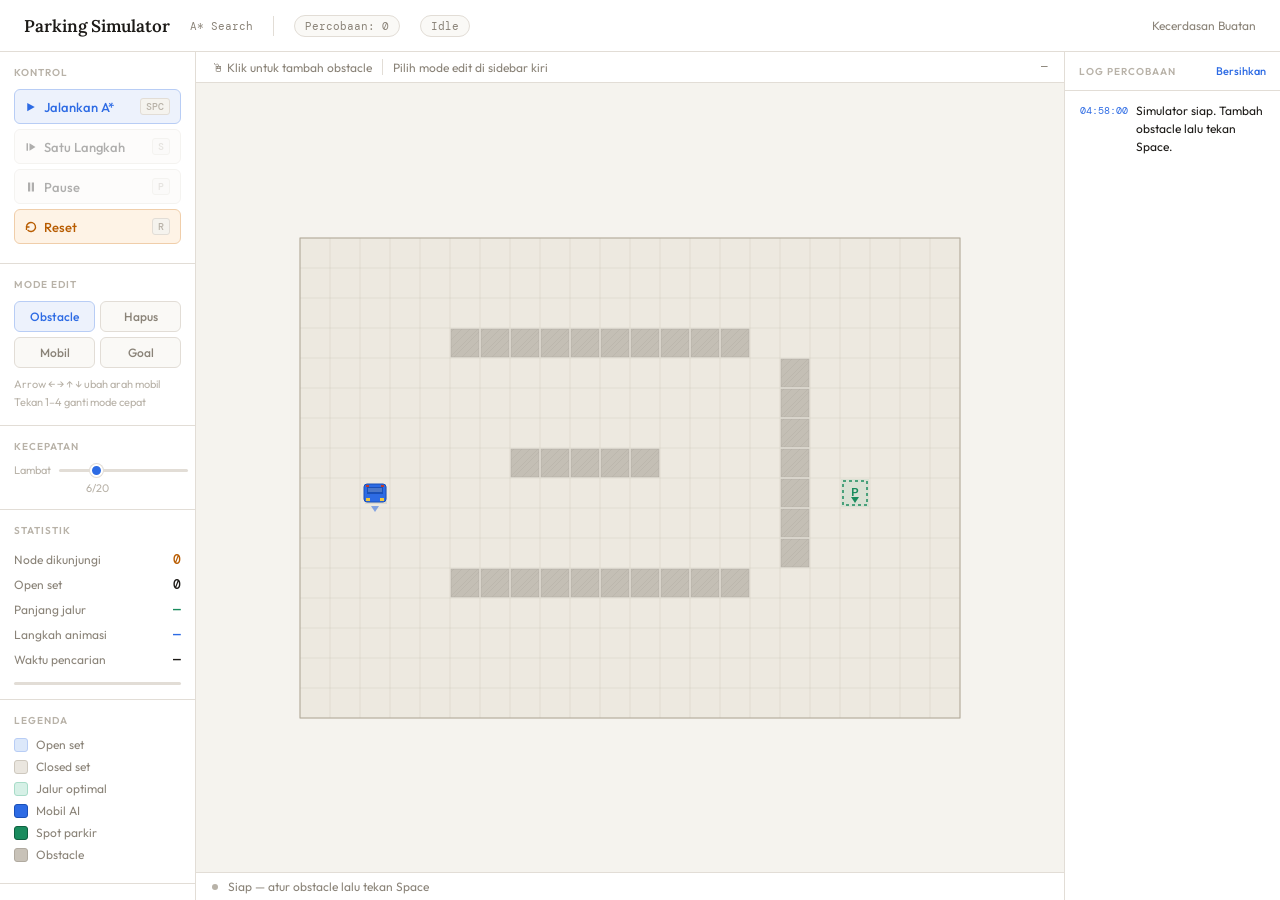
==== parking_ai.html @ af65a97d "Add files via upload" ====
<!DOCTYPE html>
<html lang="id">
<head>
<meta charset="UTF-8">
<meta name="viewport" content="width=device-width, initial-scale=1.0">
<title>Autonomous Parking — A* Search</title>
<link href="https://fonts.googleapis.com/css2?family=Lora:wght@400;600&family=DM+Mono:wght@400;500&family=Outfit:wght@300;400;500;600&display=swap" rel="stylesheet">
<style>
*, *::before, *::after { box-sizing: border-box; margin: 0; padding: 0; }

:root {
  --bg:       #f5f3ee;
  --surface:  #ffffff;
  --panel:    #faf9f6;
  --border:   #e2ddd6;
  --border2:  #cdc7be;
  --text:     #1c1a17;
  --muted:    #8a8378;
  --faint:    #b8b2a8;

  --blue:     #2d6be4;
  --blue-bg:  #edf2fc;
  --green:    #1a8c5e;
  --green-bg: #eaf5f0;
  --amber:    #b85c00;
  --amber-bg: #fef3e6;
  --red:      #c0392b;
  --red-bg:   #fdecea;

  --cell: 30px;
  --radius: 6px;
}

body {
  background: var(--bg);
  color: var(--text);
  font-family: 'Outfit', sans-serif;
  height: 100vh;
  display: flex;
  flex-direction: column;
  overflow: hidden;
}

header {
  background: var(--surface);
  border-bottom: 1px solid var(--border);
  padding: 0 24px;
  height: 52px;
  display: flex;
  align-items: center;
  gap: 20px;
  flex-shrink: 0;
}

.logo-title {
  font-family: 'Lora', serif;
  font-size: 17px;
  font-weight: 600;
  color: var(--text);
}

.logo-sub {
  font-family: 'DM Mono', monospace;
  font-size: 11px;
  color: var(--muted);
}

.sep { width: 1px; height: 20px; background: var(--border); }

.chip {
  font-family: 'DM Mono', monospace;
  font-size: 11px;
  padding: 3px 10px;
  border-radius: 20px;
  border: 1px solid var(--border);
  color: var(--muted);
  background: var(--panel);
}
.chip.active { background: var(--blue-bg); color: var(--blue); border-color: #b8cdf5; }
.chip.done   { background: var(--green-bg); color: var(--green); border-color: #a8dcc8; }
.chip.fail   { background: var(--red-bg); color: var(--red); border-color: #f0b8b2; }

.ml { margin-left: auto; font-size: 12px; color: var(--muted); }

.layout {
  flex: 1;
  display: grid;
  grid-template-columns: 196px 1fr 216px;
  overflow: hidden;
}

.sidebar {
  background: var(--surface);
  border-right: 1px solid var(--border);
  display: flex;
  flex-direction: column;
  overflow-y: auto;
}

.ss { padding: 14px 14px; border-bottom: 1px solid var(--border); }

.sl {
  font-size: 10px;
  font-weight: 600;
  letter-spacing: 1px;
  text-transform: uppercase;
  color: var(--faint);
  margin-bottom: 10px;
}

.btn {
  display: flex;
  align-items: center;
  gap: 7px;
  width: 100%;
  padding: 8px 10px;
  border-radius: var(--radius);
  border: 1px solid var(--border);
  background: var(--panel);
  color: var(--text);
  font-family: 'Outfit', sans-serif;
  font-size: 13px;
  font-weight: 500;
  cursor: pointer;
  transition: background 0.12s, border-color 0.12s;
  margin-bottom: 5px;
  text-align: left;
}
.btn:hover { background: var(--bg); border-color: var(--border2); }
.btn:active { transform: scale(0.99); }
.btn:disabled { opacity: 0.35; cursor: not-allowed; }
.btn.run   { background: var(--blue-bg);  color: var(--blue);  border-color: #b8cdf5; }
.btn.run:hover   { background: #dce8fa; }
.btn.rst   { background: var(--amber-bg); color: var(--amber); border-color: #f0ceaa; }
.btn.rst:hover   { background: #fde8cc; }

.kbd {
  margin-left: auto;
  font-family: 'DM Mono', monospace;
  font-size: 10px;
  color: var(--faint);
  background: var(--bg);
  border: 1px solid var(--border);
  padding: 1px 5px;
  border-radius: 3px;
}

.tgrid { display: grid; grid-template-columns: 1fr 1fr; gap: 5px; }

.tbtn {
  padding: 7px 4px;
  border-radius: var(--radius);
  border: 1px solid var(--border);
  background: var(--panel);
  font-family: 'Outfit', sans-serif;
  font-size: 12px;
  font-weight: 500;
  color: var(--muted);
  cursor: pointer;
  text-align: center;
  transition: all 0.12s;
}
.tbtn:hover { background: var(--bg); color: var(--text); }
.tbtn.on { background: var(--blue-bg); color: var(--blue); border-color: #b8cdf5; }

.srow { display: flex; align-items: center; gap: 8px; margin-top: 6px; }
.srow span { font-size: 11px; color: var(--faint); white-space: nowrap; }

input[type=range] {
  flex: 1;
  -webkit-appearance: none;
  height: 3px;
  border-radius: 2px;
  background: var(--border);
  outline: none;
  cursor: pointer;
}
input[type=range]::-webkit-slider-thumb {
  -webkit-appearance: none;
  width: 13px; height: 13px;
  border-radius: 50%;
  background: var(--blue);
  border: 2px solid white;
  box-shadow: 0 0 0 1px var(--border);
  cursor: pointer;
}

.stat { display: flex; justify-content: space-between; align-items: baseline; padding: 4px 0; }
.sk { font-size: 12px; color: var(--muted); }
.sv { font-family: 'DM Mono', monospace; font-size: 13px; font-weight: 500; color: var(--text); }
.sv.b { color: var(--blue); }
.sv.g { color: var(--green); }
.sv.a { color: var(--amber); }
.sv.r { color: var(--red); }

.prog { height: 3px; background: var(--border); border-radius: 2px; margin-top: 10px; overflow: hidden; }
.prog-i { height: 100%; width: 0%; border-radius: 2px; background: var(--blue); transition: width 0.15s; }

.leg { display: flex; align-items: center; gap: 8px; font-size: 12px; color: var(--muted); margin-bottom: 7px; }
.sw { width: 14px; height: 14px; border-radius: 3px; flex-shrink: 0; }

.canvas-wrap {
  display: flex;
  flex-direction: column;
  overflow: hidden;
  background: var(--bg);
}

.ctbar {
  background: var(--surface);
  border-bottom: 1px solid var(--border);
  padding: 7px 16px;
  display: flex;
  align-items: center;
  gap: 10px;
  font-size: 12px;
  color: var(--muted);
  flex-shrink: 0;
}
.ctsep { width: 1px; height: 16px; background: var(--border); }

.canvas-scroll {
  flex: 1;
  overflow: auto;
  display: flex;
  align-items: center;
  justify-content: center;
  padding: 20px;
}
canvas { display: block; cursor: crosshair; }

.sbar {
  background: var(--surface);
  border-top: 1px solid var(--border);
  padding: 6px 16px;
  display: flex;
  align-items: center;
  gap: 10px;
  font-size: 12px;
  color: var(--muted);
  flex-shrink: 0;
}

.dot { width: 6px; height: 6px; border-radius: 50%; background: var(--faint); flex-shrink: 0; }
.dot.searching { background: var(--amber); animation: blink 0.9s infinite; }
.dot.animating { background: var(--blue);  animation: blink 0.9s infinite; }
.dot.done      { background: var(--green); }
.dot.fail      { background: var(--red); }
@keyframes blink { 0%,100%{opacity:1} 50%{opacity:0.3} }

.logpanel {
  background: var(--surface);
  border-left: 1px solid var(--border);
  display: flex;
  flex-direction: column;
}
.lhead {
  padding: 12px 14px;
  border-bottom: 1px solid var(--border);
  display: flex;
  align-items: center;
  justify-content: space-between;
}
.ltitle { font-size: 10px; font-weight: 600; letter-spacing: 1px; text-transform: uppercase; color: var(--faint); }
.lclr { font-size: 11px; color: var(--blue); cursor: pointer; font-weight: 500; }
.lbody { flex: 1; overflow-y: auto; padding: 6px 8px; }
.le {
  display: flex; gap: 8px;
  padding: 5px 7px; border-radius: 4px; margin-bottom: 1px;
  font-size: 12px; line-height: 1.5;
}
.le:hover { background: var(--bg); }
.lts { font-family: 'DM Mono', monospace; font-size: 10px; color: var(--faint); flex-shrink: 0; padding-top: 1px; }
.lm  { color: var(--text); }
.le.ok .lts   { color: var(--green); }
.le.info .lts { color: var(--blue); }
.le.warn .lts { color: var(--amber); }
.le.err .lts  { color: var(--red); }
</style>
</head>
<body>

<header>
  <span class="logo-title">Parking Simulator</span>
  <span class="logo-sub">A* Search</span>
  <div class="sep"></div>
  <span class="chip" id="h-trial">Percobaan: 0</span>
  <span class="chip" id="h-status">Idle</span>
  <div class="ml">Kecerdasan Buatan </div>
</header>

<div class="layout">

  <div class="sidebar">

    <div class="ss">
      <div class="sl">Kontrol</div>
      <button class="btn run" id="btn-run" onclick="startSolve()">
        <svg width="12" height="12" viewBox="0 0 16 16" fill="currentColor"><path d="M3 2.5l10 5.5-10 5.5V2.5z"/></svg>
        Jalankan A*
        <span class="kbd">SPC</span>
      </button>
      <button class="btn" id="btn-step" onclick="stepOnce()" disabled>
        <svg width="12" height="12" viewBox="0 0 16 16" fill="currentColor"><path d="M2 3h2v10H2V3zm4 0l8 5-8 5V3z"/></svg>
        Satu Langkah
        <span class="kbd">S</span>
      </button>
      <button class="btn" id="btn-pause" onclick="togglePause()" disabled>
        <svg width="12" height="12" viewBox="0 0 16 16" fill="currentColor" id="picon"><path d="M4 2h3v12H4V2zm5 0h3v12H9V2z"/></svg>
        <span id="plabel">Pause</span>
        <span class="kbd">P</span>
      </button>
      <button class="btn rst" onclick="resetAll()">
        <svg width="12" height="12" viewBox="0 0 16 16" fill="none" stroke="currentColor" stroke-width="1.8"><path d="M2 8a6 6 0 1 1 1.5 4"/><path d="M2 12V8h4"/></svg>
        Reset
        <span class="kbd">R</span>
      </button>
    </div>

    <div class="ss">
      <div class="sl">Mode Edit</div>
      <div class="tgrid">
        <div class="tbtn on" id="t-obs"  onclick="setTool('obs')">Obstacle</div>
        <div class="tbtn"    id="t-era"  onclick="setTool('era')">Hapus</div>
        <div class="tbtn"    id="t-car"  onclick="setTool('car')">Mobil</div>
        <div class="tbtn"    id="t-goal" onclick="setTool('goal')">Goal</div>
      </div>
      <div style="font-size:11px;color:var(--faint);margin-top:8px;line-height:1.6">
        Arrow ← → ↑ ↓ ubah arah mobil<br>Tekan 1–4 ganti mode cepat
      </div>
    </div>

    <div class="ss">
      <div class="sl">Kecepatan</div>
      <div class="srow">
        <span>Lambat</span>
        <input type="range" min="1" max="20" value="6" id="spd" oninput="spd=+this.value;document.getElementById('spdv').textContent=this.value">
        <span>Cepat</span>
      </div>
      <div style="text-align:center;font-size:11px;color:var(--faint);margin-top:4px"><span id="spdv">6</span>/20</div>
    </div>

    <div class="ss">
      <div class="sl">Statistik</div>
      <div class="stat"><span class="sk">Node dikunjungi</span><span class="sv a" id="s-exp">0</span></div>
      <div class="stat"><span class="sk">Open set</span><span class="sv" id="s-open">0</span></div>
      <div class="stat"><span class="sk">Panjang jalur</span><span class="sv g" id="s-path">—</span></div>
      <div class="stat"><span class="sk">Langkah animasi</span><span class="sv b" id="s-step">—</span></div>
      <div class="stat"><span class="sk">Waktu pencarian</span><span class="sv" id="s-time">—</span></div>
      <div class="prog"><div class="prog-i" id="prog"></div></div>
    </div>

    <div class="ss">
      <div class="sl">Legenda</div>
      <div class="leg"><div class="sw" style="background:#dce8fa;border:1px solid #b8cdf5"></div>Open set</div>
      <div class="leg"><div class="sw" style="background:#eae6df;border:1px solid #cec8be"></div>Closed set</div>
      <div class="leg"><div class="sw" style="background:#d6f0e6;border:1px solid #a8dcc8"></div>Jalur optimal</div>
      <div class="leg"><div class="sw" style="background:#2d6be4;border:1px solid #1a50b8"></div>Mobil AI</div>
      <div class="leg"><div class="sw" style="background:#1a8c5e;border:1px solid #0f6040"></div>Spot parkir</div>
      <div class="leg"><div class="sw" style="background:#c8c2b8;border:1px solid #b0aaa0"></div>Obstacle</div>
    </div>

  </div>

  <div class="canvas-wrap">
    <div class="ctbar">
      <span id="tool-hint">🖱 Klik untuk tambah obstacle</span>
      <div class="ctsep"></div>
      <span>Pilih mode edit di sidebar kiri</span>
      <span id="cpos" style="margin-left:auto;font-family:'DM Mono',monospace;font-size:11px">—</span>
    </div>
    <div class="canvas-scroll">
      <canvas id="cv"></canvas>
    </div>
    <div class="sbar">
      <div class="dot" id="dot"></div>
      <span id="smsg">Siap — atur obstacle lalu tekan Space</span>
    </div>
  </div>

  <div class="logpanel">
    <div class="lhead">
      <span class="ltitle">Log Percobaan</span>
      <span class="lclr" onclick="clearLog()">Bersihkan</span>
    </div>
    <div class="lbody" id="log"></div>
  </div>

</div>

<script>
const COLS=22, ROWS=16, C=30, OX=18, OY=18;
let grid = mk();
let startPos={x:2,y:8,dir:0}, goalPos={x:18,y:8,dir:0};
let tool='obs', spd=6;
let openMap=new Map(), closedSet=new Set(), pathCells=[], fullPath=[];
let vizSteps=[], vizIdx=0, carPos=null, paused=false, animating=false;
let vizTimer=null, carTimer=null, trialN=0, curViz=null;

const cv=document.getElementById('cv'), ctx=cv.getContext('2d');

function mk() { return Array.from({length:ROWS},()=>new Array(COLS).fill(0)); }

function init() {
  cv.width=COLS*C+OX*2; cv.height=ROWS*C+OY*2;
  addDef(); render();
  addLog('Simulator siap. Tambah obstacle lalu tekan Space.','info');
}

function addDef() {
  for(let x=5;x<=14;x++){grid[3][x]=1;grid[11][x]=1;}
  for(let y=4;y<=10;y++){grid[y][16]=1;}
  for(let x=7;x<=11;x++){grid[7][x]=1;}
}

function setTool(t){
  tool=t;
  ['obs','era','car','goal'].forEach(k=>document.getElementById('t-'+k).classList.toggle('on',k===t));
  const h={obs:'Klik untuk tambah obstacle',era:'Klik untuk hapus cell',car:'Klik untuk pindah posisi mobil',goal:'Klik untuk pindah spot parkir'};
  document.getElementById('tool-hint').textContent='🖱 '+h[t];
}

// A*
const DIRS=[[1,0],[0,1],[-1,0],[0,-1]];
function kk(x,y,d){return x+','+y+','+d;}
function heur(x,y,d){return Math.abs(x-goalPos.x)+Math.abs(y-goalPos.y)+(d!==goalPos.dir?2:0);}

function nbrs(x,y,d){
  const o=[];
  const[dx,dy]=DIRS[d];
  const fx=x+dx,fy=y+dy;
  if(fx>=0&&fx<COLS&&fy>=0&&fy<ROWS&&grid[fy][fx]===0)o.push([fx,fy,d]);
  const bx=x-dx,by=y-dy;
  if(bx>=0&&bx<COLS&&by>=0&&by<ROWS&&grid[by][bx]===0)o.push([bx,by,d]);
  o.push([x,y,(d+3)%4]);
  o.push([x,y,(d+1)%4]);
  return o;
}

function runAstar(){
  const steps=[], open=new Map(), closed=new Set(), gsc=new Map(), came=new Map();
  const sk=kk(startPos.x,startPos.y,startPos.dir);
  const h0=heur(startPos.x,startPos.y,startPos.dir);
  open.set(sk,{x:startPos.x,y:startPos.y,dir:startPos.dir,g:0,f:h0});
  gsc.set(sk,0);
  let iter=0;
  while(open.size>0&&iter<8000){
    iter++;
    let bk=null,bf=Infinity;
    for(const[k,nd]of open)if(nd.f<bf){bf=nd.f;bk=k;}
    const cur=open.get(bk);
    open.delete(bk); closed.add(bk);
    steps.push({type:'exp',cx:cur.x,cy:cur.y,open:new Map(open),closed:new Set(closed),nExp:closed.size,nOpen:open.size});
    if(cur.x===goalPos.x&&cur.y===goalPos.y&&cur.dir===goalPos.dir){
      const path=[];let ck=bk;
      while(ck){const[px,py,pd]=ck.split(',').map(Number);path.unshift({x:px,y:py,dir:pd});ck=came.get(ck);}
      steps.push({type:'found',path,open:new Map(open),closed:new Set(closed),nExp:closed.size});
      return{steps,found:true,path};
    }
    for(const[nx,ny,nd]of nbrs(cur.x,cur.y,cur.dir)){
      const nk=kk(nx,ny,nd);
      if(closed.has(nk))continue;
      const tg=(gsc.get(bk)??Infinity)+1;
      if(tg<(gsc.get(nk)??Infinity)){
        came.set(nk,bk);gsc.set(nk,tg);
        const hv=heur(nx,ny,nd);
        open.set(nk,{x:nx,y:ny,dir:nd,g:tg,f:tg+hv});
      }
    }
  }
  steps.push({type:'fail',open:new Map(open),closed:new Set(closed),nExp:closed.size});
  return{steps,found:false,path:[]};
}

function startSolve(){
  if(animating)return;
  clearViz(); trialN++;
  document.getElementById('h-trial').textContent='Percobaan: '+trialN;
  document.getElementById('h-status').textContent='Mencari...';
  document.getElementById('h-status').className='chip active';
  const t0=performance.now();
  const res=runAstar();
  const ms=(performance.now()-t0).toFixed(1);
  document.getElementById('s-time').textContent=ms+' ms';
  vizSteps=res.steps; vizIdx=0; fullPath=res.found?res.path:[];
  if(res.found){
    document.getElementById('s-path').textContent=res.path.length;
    addLog(`Percobaan #${trialN}: jalur ditemukan — ${res.path.length} langkah, ${ms} ms`,'ok');
  } else {
    addLog(`Percobaan #${trialN}: tidak ada jalur. Kurangi obstacle.`,'err');
  }
  setDot('searching'); setMsg('Memvisualisasikan proses A*...');
  document.getElementById('btn-pause').disabled=false;
  document.getElementById('btn-step').disabled=false;
  runViz();
}

function runViz(){
  if(vizTimer)clearTimeout(vizTimer);
  if(vizIdx>=vizSteps.length){onVizEnd();return;}
  if(paused)return;
  applyStep(vizSteps[vizIdx]); vizIdx++;
  vizTimer=setTimeout(runViz,Math.max(8,250/spd));
}

function applyStep(st){
  curViz=st; openMap=st.open; closedSet=st.closed;
  document.getElementById('s-exp').textContent=st.nExp;
  document.getElementById('s-open').textContent=st.nOpen??0;
  const pct=Math.round(vizIdx/vizSteps.length*100);
  document.getElementById('prog').style.width=pct+'%';
  if(st.type==='found')pathCells=st.path;
  render();
}

function stepOnce(){
  if(vizIdx>=vizSteps.length){onVizEnd();return;}
  applyStep(vizSteps[vizIdx]); vizIdx++;
}

function onVizEnd(){
  document.getElementById('btn-pause').disabled=true;
  document.getElementById('btn-step').disabled=true;
  document.getElementById('prog').style.width='100%';
  if(fullPath.length>0){
    addLog('Mulai animasi mobil menuju spot parkir...','info');
    setDot('animating'); setMsg('Mobil bergerak ke spot parkir...');
    animateCar();
  } else {
    setDot('fail'); setMsg('Tidak ditemukan jalur — coba kurangi obstacle');
    document.getElementById('h-status').textContent='Gagal';
    document.getElementById('h-status').className='chip fail';
  }
}

function togglePause(){
  paused=!paused;
  document.getElementById('picon').innerHTML=paused
    ?'<path d="M3 2.5l10 5.5-10 5.5V2.5z"/>'
    :'<path d="M4 2h3v12H4V2zm5 0h3v12H9V2z"/>';
  document.getElementById('plabel').textContent=paused?'Lanjut':'Pause';
  if(!paused)runViz();
}

let carIdx=0;
function animateCar(){
  animating=true; carIdx=0; carPos={...fullPath[0]}; doCarFrame();
}
function doCarFrame(){
  if(carIdx>=fullPath.length){
    animating=false; carPos={...goalPos};
    setDot('done'); setMsg('Parkir berhasil!');
    document.getElementById('h-status').textContent='Selesai';
    document.getElementById('h-status').className='chip done';
    addLog(`Parkir selesai — ${fullPath.length} langkah, ${document.getElementById('s-exp').textContent} node dikunjungi.`,'ok');
    render(); return;
  }
  carPos={...fullPath[carIdx]};
  document.getElementById('s-step').textContent=(carIdx+1)+'/'+fullPath.length;
  const pct=Math.round(carIdx/fullPath.length*100);
  document.getElementById('prog').style.width=pct+'%';
  document.getElementById('prog').style.background='var(--green)';
  render(); carIdx++;
  carTimer=setTimeout(doCarFrame,Math.max(30,500/spd));
}

function clearViz(){
  if(vizTimer)clearTimeout(vizTimer);
  if(carTimer)clearTimeout(carTimer);
  openMap=new Map();closedSet=new Set();pathCells=[];fullPath=[];
  vizSteps=[];vizIdx=0;carPos=null;animating=false;paused=false;curViz=null;
  document.getElementById('s-exp').textContent='0';
  document.getElementById('s-open').textContent='0';
  document.getElementById('s-path').textContent='—';
  document.getElementById('s-step').textContent='—';
  document.getElementById('prog').style.width='0%';
  document.getElementById('prog').style.background='var(--blue)';
  document.getElementById('btn-pause').disabled=true;
  document.getElementById('btn-step').disabled=true;
}

function resetAll(){
  clearViz(); grid=mk(); startPos={x:2,y:8,dir:0}; goalPos={x:18,y:8,dir:0};
  addDef(); trialN=0;
  document.getElementById('h-trial').textContent='Percobaan: 0';
  document.getElementById('h-status').textContent='Idle';
  document.getElementById('h-status').className='chip';
  document.getElementById('s-time').textContent='—';
  setDot('idle'); setMsg('Siap — atur obstacle lalu tekan Space');
  addLog('Grid direset ke default.','warn'); render();
}

// Render
function render(){
  ctx.clearRect(0,0,cv.width,cv.height);
  // board bg
  ctx.fillStyle='#ede9e0';
  ctx.fillRect(OX,OY,COLS*C,ROWS*C);

  // closed
  for(const k of closedSet){
    const[cx,cy]=k.split(',').map(Number);
    ctx.fillStyle='rgba(168,162,150,0.18)';
    ctx.fillRect(OX+cx*C,OY+cy*C,C,C);
  }
  // open
  for(const[k]of openMap){
    const[cx,cy]=k.split(',').map(Number);
    ctx.fillStyle='rgba(45,107,228,0.12)';
    ctx.fillRect(OX+cx*C,OY+cy*C,C,C);
  }
  // path fill
  if(pathCells.length>1){
    for(const p of pathCells){
      ctx.fillStyle='rgba(26,140,94,0.18)';
      ctx.fillRect(OX+p.x*C+1,OY+p.y*C+1,C-2,C-2);
    }
    ctx.beginPath();
    ctx.strokeStyle='rgba(26,140,94,0.5)';
    ctx.lineWidth=1.5;ctx.lineCap='round';ctx.lineJoin='round';
    ctx.moveTo(OX+pathCells[0].x*C+C/2,OY+pathCells[0].y*C+C/2);
    for(let i=1;i<pathCells.length;i++)ctx.lineTo(OX+pathCells[i].x*C+C/2,OY+pathCells[i].y*C+C/2);
    ctx.stroke();
  }
  // grid lines
  ctx.strokeStyle='rgba(178,168,154,0.45)';ctx.lineWidth=0.5;
  for(let r=0;r<=ROWS;r++){ctx.beginPath();ctx.moveTo(OX,OY+r*C);ctx.lineTo(OX+COLS*C,OY+r*C);ctx.stroke();}
  for(let c=0;c<=COLS;c++){ctx.beginPath();ctx.moveTo(OX+c*C,OY);ctx.lineTo(OX+c*C,OY+ROWS*C);ctx.stroke();}
  ctx.strokeStyle='#b0a898';ctx.lineWidth=1;
  ctx.strokeRect(OX,OY,COLS*C,ROWS*C);
  // obstacles
  for(let r=0;r<ROWS;r++)for(let c=0;c<COLS;c++)if(grid[r][c])drawObs(OX+c*C,OY+r*C);
  // current node
  if(curViz&&curViz.type==='exp'){
    ctx.strokeStyle='rgba(184,92,0,0.65)';ctx.lineWidth=1.5;
    ctx.strokeRect(OX+curViz.cx*C+1,OY+curViz.cy*C+1,C-2,C-2);
  }
  drawGoal(OX+goalPos.x*C,OY+goalPos.y*C,goalPos.dir);
  const cp=carPos??startPos;
  drawCar(OX+cp.x*C,OY+cp.y*C,cp.dir);
}

function drawObs(px,py){
  ctx.fillStyle='#c4bfb5';
  ctx.fillRect(px+1,py+1,C-2,C-2);
  ctx.strokeStyle='rgba(148,140,130,0.3)';ctx.lineWidth=0.5;
  for(let i=4;i<C;i+=8){
    ctx.beginPath();ctx.moveTo(px+1,py+i);ctx.lineTo(px+i,py+1);ctx.stroke();
    ctx.beginPath();ctx.moveTo(px+C-1,py+i);ctx.lineTo(px+i,py+C-1);ctx.stroke();
  }
  ctx.strokeStyle='#ada8a0';ctx.lineWidth=0.5;
  ctx.strokeRect(px+1,py+1,C-2,C-2);
}

function drawGoal(px,py,dir){
  ctx.fillStyle='rgba(26,140,94,0.09)';
  ctx.fillRect(px+1,py+1,C-2,C-2);
  ctx.strokeStyle='#1a8c5e';ctx.lineWidth=1.5;
  ctx.setLineDash([3,3]);
  ctx.strokeRect(px+3,py+3,C-6,C-6);
  ctx.setLineDash([]);
  ctx.fillStyle='#1a8c5e';
  ctx.font='bold 11px Outfit,sans-serif';
  ctx.textAlign='center';ctx.textBaseline='middle';
  ctx.fillText('P',px+C/2,py+C/2);
  arrow(px+C/2,py+C/2,dir,'#1a8c5e',4,10);
}

function drawCar(px,py,dir){
  const cx=px+C/2,cy=py+C/2;
  ctx.save();ctx.translate(cx,cy);ctx.rotate(dir*Math.PI/2);
  const w=C-8,h=C-12;
  // shadow
  ctx.fillStyle='rgba(0,0,0,0.07)';ctx.fillRect(-w/2+1,-h/2+2,w,h);
  // body
  ctx.fillStyle='#2d6be4';
  rr(ctx,-w/2,-h/2,w,h,3);ctx.fill();
  // roof
  ctx.fillStyle='#1a50b8';ctx.fillRect(-w/2+3,-h/2+3,w-6,h/2-2);
  // windshield
  ctx.fillStyle='rgba(255,255,255,0.22)';ctx.fillRect(-w/2+4,-h/2+4,w-8,4);
  // headlights
  ctx.fillStyle='#f0c840';
  ctx.fillRect(-w/2+2,h/2-4,4,3);ctx.fillRect(w/2-6,h/2-4,4,3);
  // taillights
  ctx.fillStyle='#c0392b';
  ctx.fillRect(-w/2+2,-h/2+1,3,2);ctx.fillRect(w/2-5,-h/2+1,3,2);
  // outline
  ctx.strokeStyle='#1a50b8';ctx.lineWidth=1;
  rr(ctx,-w/2,-h/2,w,h,3);ctx.stroke();
  ctx.restore();
  arrow(cx,cy,dir,'rgba(45,107,228,0.55)',4,C/2+4);
}

function arrow(cx,cy,dir,color,sz,dist){
  ctx.save();ctx.translate(cx,cy);ctx.rotate(dir*Math.PI/2);
  ctx.fillStyle=color;ctx.beginPath();
  ctx.moveTo(0,dist);ctx.lineTo(-sz,dist-sz*1.5);ctx.lineTo(sz,dist-sz*1.5);
  ctx.closePath();ctx.fill();ctx.restore();
}

function rr(ctx,x,y,w,h,r){
  ctx.beginPath();
  ctx.moveTo(x+r,y);ctx.lineTo(x+w-r,y);ctx.quadraticCurveTo(x+w,y,x+w,y+r);
  ctx.lineTo(x+w,y+h-r);ctx.quadraticCurveTo(x+w,y+h,x+w-r,y+h);
  ctx.lineTo(x+r,y+h);ctx.quadraticCurveTo(x,y+h,x,y+h-r);
  ctx.lineTo(x,y+r);ctx.quadraticCurveTo(x,y,x+r,y);ctx.closePath();
}

// Mouse
function cellAt(e){
  const r=cv.getBoundingClientRect();
  return{x:Math.floor((e.clientX-r.left-OX)/C),y:Math.floor((e.clientY-r.top-OY)/C)};
}
function inB(x,y){return x>=0&&x<COLS&&y>=0&&y<ROWS;}
let mdown=false;

cv.addEventListener('mousedown',e=>{mdown=true;act(cellAt(e),e.button);});
cv.addEventListener('mousemove',e=>{
  const{x,y}=cellAt(e);
  document.getElementById('cpos').textContent=inB(x,y)?`(${x}, ${y})`:'—';
  if(!mdown)return;
  if(tool==='obs'||tool==='era')act({x,y},0);
});
cv.addEventListener('mouseup',()=>{mdown=false;});
cv.addEventListener('mouseleave',()=>{mdown=false;document.getElementById('cpos').textContent='—';});
cv.addEventListener('contextmenu',e=>e.preventDefault());

function act({x,y},btn){
  if(!inB(x,y))return;
  const ig=x===goalPos.x&&y===goalPos.y, is=x===startPos.x&&y===startPos.y;
  if(tool==='car'){if(!ig&&grid[y][x]===0){startPos={x,y,dir:startPos.dir};clearViz();render();}}
  else if(tool==='goal'){if(!is&&grid[y][x]===0){goalPos={x,y,dir:goalPos.dir};clearViz();render();}}
  else if(tool==='obs'){if(!ig&&!is){grid[y][x]=1;clearViz();render();}}
  else if(tool==='era'){grid[y][x]=0;clearViz();render();}
}

document.addEventListener('keydown',e=>{
  if(e.code==='Space'){e.preventDefault();if(!animating)startSolve();}
  else if(e.code==='KeyR')resetAll();
  else if(e.code==='KeyP'&&!document.getElementById('btn-pause').disabled)togglePause();
  else if(e.code==='KeyS'&&!document.getElementById('btn-step').disabled)stepOnce();
  else if(e.code==='Digit1')setTool('obs');
  else if(e.code==='Digit2')setTool('era');
  else if(e.code==='Digit3')setTool('car');
  else if(e.code==='Digit4')setTool('goal');
  else if(e.code==='ArrowRight'){startPos.dir=0;clearViz();render();}
  else if(e.code==='ArrowDown'){startPos.dir=1;clearViz();render();}
  else if(e.code==='ArrowLeft'){startPos.dir=2;clearViz();render();}
  else if(e.code==='ArrowUp'){startPos.dir=3;clearViz();render();}
});

function setDot(s){document.getElementById('dot').className='dot '+s;}
function setMsg(m){document.getElementById('smsg').textContent=m;}

let logN=0;
function addLog(msg,type='info'){
  logN++;
  const b=document.getElementById('log');
  const t=new Date();
  const ts=[t.getHours(),t.getMinutes(),t.getSeconds()].map(n=>String(n).padStart(2,'0')).join(':');
  const d=document.createElement('div');
  d.className='le '+type;
  d.innerHTML=`<span class="lts">${ts}</span><span class="lm">${msg}</span>`;
  b.appendChild(d);b.scrollTop=b.scrollHeight;
  if(logN>200)b.removeChild(b.firstChild);
}
function clearLog(){document.getElementById('log').innerHTML='';logN=0;}

init();
</script>
</body>
</html>
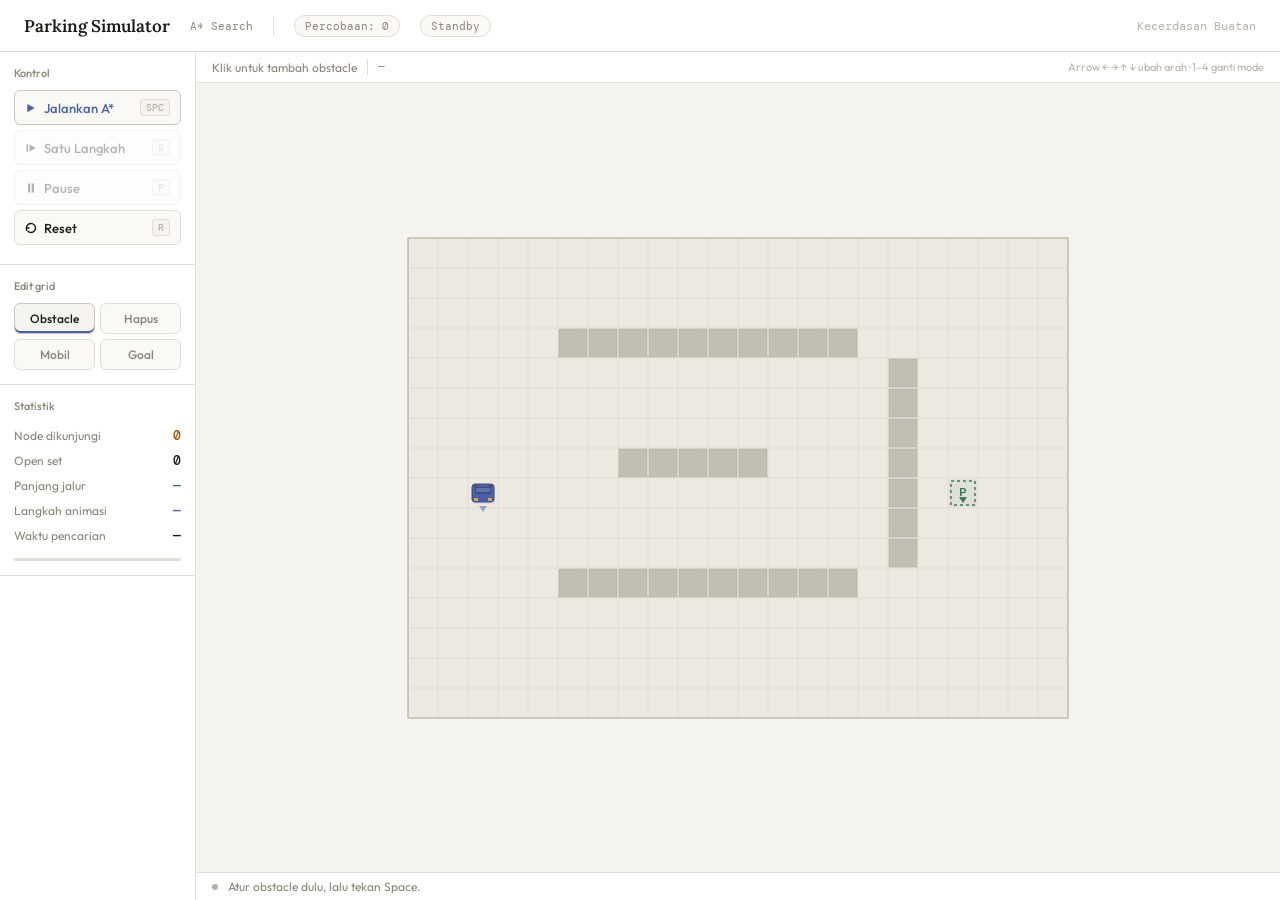
==== commit 41e1cfc7: "Update UI to minimalist layout with muted colors" ====
--- a/parking_ai.html
+++ b/parking_ai.html
@@ -1,773 +1,848 @@
 <!DOCTYPE html>
 <html lang="id">
+
 <head>
-<meta charset="UTF-8">
-<meta name="viewport" content="width=device-width, initial-scale=1.0">
-<title>Autonomous Parking — A* Search</title>
-<link href="https://fonts.googleapis.com/css2?family=Lora:wght@400;600&family=DM+Mono:wght@400;500&family=Outfit:wght@300;400;500;600&display=swap" rel="stylesheet">
-<style>
-*, *::before, *::after { box-sizing: border-box; margin: 0; padding: 0; }
-
-:root {
-  --bg:       #f5f3ee;
-  --surface:  #ffffff;
-  --panel:    #faf9f6;
-  --border:   #e2ddd6;
-  --border2:  #cdc7be;
-  --text:     #1c1a17;
-  --muted:    #8a8378;
-  --faint:    #b8b2a8;
-
-  --blue:     #2d6be4;
-  --blue-bg:  #edf2fc;
-  --green:    #1a8c5e;
-  --green-bg: #eaf5f0;
-  --amber:    #b85c00;
-  --amber-bg: #fef3e6;
-  --red:      #c0392b;
-  --red-bg:   #fdecea;
-
-  --cell: 30px;
-  --radius: 6px;
-}
-
-body {
-  background: var(--bg);
-  color: var(--text);
-  font-family: 'Outfit', sans-serif;
-  height: 100vh;
-  display: flex;
-  flex-direction: column;
-  overflow: hidden;
-}
-
-header {
-  background: var(--surface);
-  border-bottom: 1px solid var(--border);
-  padding: 0 24px;
-  height: 52px;
-  display: flex;
-  align-items: center;
-  gap: 20px;
-  flex-shrink: 0;
-}
-
-.logo-title {
-  font-family: 'Lora', serif;
-  font-size: 17px;
-  font-weight: 600;
-  color: var(--text);
-}
-
-.logo-sub {
-  font-family: 'DM Mono', monospace;
-  font-size: 11px;
-  color: var(--muted);
-}
-
-.sep { width: 1px; height: 20px; background: var(--border); }
-
-.chip {
-  font-family: 'DM Mono', monospace;
-  font-size: 11px;
-  padding: 3px 10px;
-  border-radius: 20px;
-  border: 1px solid var(--border);
-  color: var(--muted);
-  background: var(--panel);
-}
-.chip.active { background: var(--blue-bg); color: var(--blue); border-color: #b8cdf5; }
-.chip.done   { background: var(--green-bg); color: var(--green); border-color: #a8dcc8; }
-.chip.fail   { background: var(--red-bg); color: var(--red); border-color: #f0b8b2; }
-
-.ml { margin-left: auto; font-size: 12px; color: var(--muted); }
-
-.layout {
-  flex: 1;
-  display: grid;
-  grid-template-columns: 196px 1fr 216px;
-  overflow: hidden;
-}
-
-.sidebar {
-  background: var(--surface);
-  border-right: 1px solid var(--border);
-  display: flex;
-  flex-direction: column;
-  overflow-y: auto;
-}
-
-.ss { padding: 14px 14px; border-bottom: 1px solid var(--border); }
-
-.sl {
-  font-size: 10px;
-  font-weight: 600;
-  letter-spacing: 1px;
-  text-transform: uppercase;
-  color: var(--faint);
-  margin-bottom: 10px;
-}
-
-.btn {
-  display: flex;
-  align-items: center;
-  gap: 7px;
-  width: 100%;
-  padding: 8px 10px;
-  border-radius: var(--radius);
-  border: 1px solid var(--border);
-  background: var(--panel);
-  color: var(--text);
-  font-family: 'Outfit', sans-serif;
-  font-size: 13px;
-  font-weight: 500;
-  cursor: pointer;
-  transition: background 0.12s, border-color 0.12s;
-  margin-bottom: 5px;
-  text-align: left;
-}
-.btn:hover { background: var(--bg); border-color: var(--border2); }
-.btn:active { transform: scale(0.99); }
-.btn:disabled { opacity: 0.35; cursor: not-allowed; }
-.btn.run   { background: var(--blue-bg);  color: var(--blue);  border-color: #b8cdf5; }
-.btn.run:hover   { background: #dce8fa; }
-.btn.rst   { background: var(--amber-bg); color: var(--amber); border-color: #f0ceaa; }
-.btn.rst:hover   { background: #fde8cc; }
-
-.kbd {
-  margin-left: auto;
-  font-family: 'DM Mono', monospace;
-  font-size: 10px;
-  color: var(--faint);
-  background: var(--bg);
-  border: 1px solid var(--border);
-  padding: 1px 5px;
-  border-radius: 3px;
-}
-
-.tgrid { display: grid; grid-template-columns: 1fr 1fr; gap: 5px; }
-
-.tbtn {
-  padding: 7px 4px;
-  border-radius: var(--radius);
-  border: 1px solid var(--border);
-  background: var(--panel);
-  font-family: 'Outfit', sans-serif;
-  font-size: 12px;
-  font-weight: 500;
-  color: var(--muted);
-  cursor: pointer;
-  text-align: center;
-  transition: all 0.12s;
-}
-.tbtn:hover { background: var(--bg); color: var(--text); }
-.tbtn.on { background: var(--blue-bg); color: var(--blue); border-color: #b8cdf5; }
-
-.srow { display: flex; align-items: center; gap: 8px; margin-top: 6px; }
-.srow span { font-size: 11px; color: var(--faint); white-space: nowrap; }
-
-input[type=range] {
-  flex: 1;
-  -webkit-appearance: none;
-  height: 3px;
-  border-radius: 2px;
-  background: var(--border);
-  outline: none;
-  cursor: pointer;
-}
-input[type=range]::-webkit-slider-thumb {
-  -webkit-appearance: none;
-  width: 13px; height: 13px;
-  border-radius: 50%;
-  background: var(--blue);
-  border: 2px solid white;
-  box-shadow: 0 0 0 1px var(--border);
-  cursor: pointer;
-}
-
-.stat { display: flex; justify-content: space-between; align-items: baseline; padding: 4px 0; }
-.sk { font-size: 12px; color: var(--muted); }
-.sv { font-family: 'DM Mono', monospace; font-size: 13px; font-weight: 500; color: var(--text); }
-.sv.b { color: var(--blue); }
-.sv.g { color: var(--green); }
-.sv.a { color: var(--amber); }
-.sv.r { color: var(--red); }
-
-.prog { height: 3px; background: var(--border); border-radius: 2px; margin-top: 10px; overflow: hidden; }
-.prog-i { height: 100%; width: 0%; border-radius: 2px; background: var(--blue); transition: width 0.15s; }
-
-.leg { display: flex; align-items: center; gap: 8px; font-size: 12px; color: var(--muted); margin-bottom: 7px; }
-.sw { width: 14px; height: 14px; border-radius: 3px; flex-shrink: 0; }
-
-.canvas-wrap {
-  display: flex;
-  flex-direction: column;
-  overflow: hidden;
-  background: var(--bg);
-}
-
-.ctbar {
-  background: var(--surface);
-  border-bottom: 1px solid var(--border);
-  padding: 7px 16px;
-  display: flex;
-  align-items: center;
-  gap: 10px;
-  font-size: 12px;
-  color: var(--muted);
-  flex-shrink: 0;
-}
-.ctsep { width: 1px; height: 16px; background: var(--border); }
-
-.canvas-scroll {
-  flex: 1;
-  overflow: auto;
-  display: flex;
-  align-items: center;
-  justify-content: center;
-  padding: 20px;
-}
-canvas { display: block; cursor: crosshair; }
-
-.sbar {
-  background: var(--surface);
-  border-top: 1px solid var(--border);
-  padding: 6px 16px;
-  display: flex;
-  align-items: center;
-  gap: 10px;
-  font-size: 12px;
-  color: var(--muted);
-  flex-shrink: 0;
-}
-
-.dot { width: 6px; height: 6px; border-radius: 50%; background: var(--faint); flex-shrink: 0; }
-.dot.searching { background: var(--amber); animation: blink 0.9s infinite; }
-.dot.animating { background: var(--blue);  animation: blink 0.9s infinite; }
-.dot.done      { background: var(--green); }
-.dot.fail      { background: var(--red); }
-@keyframes blink { 0%,100%{opacity:1} 50%{opacity:0.3} }
-
-.logpanel {
-  background: var(--surface);
-  border-left: 1px solid var(--border);
-  display: flex;
-  flex-direction: column;
-}
-.lhead {
-  padding: 12px 14px;
-  border-bottom: 1px solid var(--border);
-  display: flex;
-  align-items: center;
-  justify-content: space-between;
-}
-.ltitle { font-size: 10px; font-weight: 600; letter-spacing: 1px; text-transform: uppercase; color: var(--faint); }
-.lclr { font-size: 11px; color: var(--blue); cursor: pointer; font-weight: 500; }
-.lbody { flex: 1; overflow-y: auto; padding: 6px 8px; }
-.le {
-  display: flex; gap: 8px;
-  padding: 5px 7px; border-radius: 4px; margin-bottom: 1px;
-  font-size: 12px; line-height: 1.5;
-}
-.le:hover { background: var(--bg); }
-.lts { font-family: 'DM Mono', monospace; font-size: 10px; color: var(--faint); flex-shrink: 0; padding-top: 1px; }
-.lm  { color: var(--text); }
-.le.ok .lts   { color: var(--green); }
-.le.info .lts { color: var(--blue); }
-.le.warn .lts { color: var(--amber); }
-.le.err .lts  { color: var(--red); }
-</style>
+  <meta charset="UTF-8">
+  <meta name="viewport" content="width=device-width, initial-scale=1.0">
+  <title>Autonomous Parking — A* Search</title>
+  <link
+    href="https://fonts.googleapis.com/css2?family=Lora:wght@400;600&family=DM+Mono:wght@400;500&family=Outfit:wght@300;400;500;600&display=swap"
+    rel="stylesheet">
+  <style>
+    *,
+    *::before,
+    *::after {
+      box-sizing: border-box;
+      margin: 0;
+      padding: 0;
+    }
+
+    :root {
+      --bg: #f5f3ee;
+      --surface: #ffffff;
+      --panel: #faf9f6;
+      --border: #e2ddd6;
+      --border2: #cdc7be;
+      --text: #1c1a17;
+      --muted: #8a8378;
+      --faint: #b8b2a8;
+      --blue: #4a5fa8;
+      --blue-bg: #eef0f8;
+      --blue-border: #c4cadf;
+      --green: #3d7a5c;
+      --green-bg: #eaf3ec;
+      --green-border: #b0cfba;
+      --amber: #9e5500;
+      --amber-bg: #fdf0e0;
+      --amber-border: #e8c490;
+      --red: #8c3a2e;
+      --red-bg: #f7ebe9;
+      --red-border: #d9b0ab;
+      --radius: 6px;
+    }
+
+    body {
+      background: var(--bg);
+      color: var(--text);
+      font-family: 'Outfit', sans-serif;
+      height: 100vh;
+      display: flex;
+      flex-direction: column;
+      overflow: hidden;
+    }
+
+    header {
+      background: var(--surface);
+      border-bottom: 1px solid var(--border);
+      padding: 0 24px;
+      height: 52px;
+      display: flex;
+      align-items: center;
+      gap: 20px;
+      flex-shrink: 0;
+    }
+
+    .logo-title {
+      font-family: 'Lora', serif;
+      font-size: 17px;
+      font-weight: 600;
+      color: var(--text);
+    }
+
+    .logo-sub {
+      font-family: 'DM Mono', monospace;
+      font-size: 11px;
+      color: var(--muted);
+    }
+
+    .sep {
+      width: 1px;
+      height: 20px;
+      background: var(--border);
+    }
+
+    .chip {
+      font-family: 'DM Mono', monospace;
+      font-size: 11px;
+      padding: 3px 10px;
+      border-radius: 20px;
+      border: 1px solid var(--border);
+      color: var(--muted);
+      background: var(--panel);
+    }
+
+    .chip.active {
+      background: var(--blue-bg);
+      color: var(--blue);
+      border-color: var(--blue-border);
+    }
+
+    .chip.done {
+      background: var(--green-bg);
+      color: var(--green);
+      border-color: var(--green-border);
+    }
+
+    .chip.fail {
+      background: var(--red-bg);
+      color: var(--red);
+      border-color: var(--red-border);
+    }
+
+    .header-meta {
+      margin-left: auto;
+      font-size: 12px;
+      color: var(--faint);
+      font-family: 'DM Mono', monospace;
+    }
+
+    .layout {
+      flex: 1;
+      display: grid;
+      grid-template-columns: 196px 1fr;
+      overflow: hidden;
+    }
+
+    .sidebar {
+      background: var(--surface);
+      border-right: 1px solid var(--border);
+      display: flex;
+      flex-direction: column;
+      overflow-y: auto;
+    }
+
+    .ss {
+      padding: 14px 14px;
+      border-bottom: 1px solid var(--border);
+    }
+
+    .sl {
+      font-size: 11px;
+      font-weight: 500;
+      color: var(--muted);
+      margin-bottom: 10px;
+    }
+
+    /* semua button netral — no filled bg color */
+    .btn {
+      display: flex;
+      align-items: center;
+      gap: 7px;
+      width: 100%;
+      padding: 8px 10px;
+      border-radius: var(--radius);
+      border: 1px solid var(--border);
+      background: var(--panel);
+      color: var(--text);
+      font-family: 'Outfit', sans-serif;
+      font-size: 13px;
+      font-weight: 500;
+      cursor: pointer;
+      transition: background 0.12s, border-color 0.12s;
+      margin-bottom: 5px;
+      text-align: left;
+    }
+
+    .btn:hover {
+      background: var(--bg);
+      border-color: var(--border2);
+    }
+
+    .btn:active {
+      transform: scale(0.99);
+    }
+
+    .btn:disabled {
+      opacity: 0.32;
+      cursor: not-allowed;
+    }
+
+    /* run button: hanya border + teks lebih gelap, bukan background biru */
+    .btn.run {
+      border-color: var(--border2);
+      color: var(--blue);
+    }
+
+    .btn.run:hover {
+      background: var(--bg);
+      border-color: var(--blue-border);
+    }
+
+    .kbd {
+      margin-left: auto;
+      font-family: 'DM Mono', monospace;
+      font-size: 10px;
+      color: var(--faint);
+      background: var(--bg);
+      border: 1px solid var(--border);
+      padding: 1px 5px;
+      border-radius: 3px;
+    }
+
+    .tgrid {
+      display: grid;
+      grid-template-columns: 1fr 1fr;
+      gap: 5px;
+    }
+
+    .tbtn {
+      padding: 7px 4px;
+      border-radius: var(--radius);
+      border: 1px solid var(--border);
+      background: var(--panel);
+      font-family: 'Outfit', sans-serif;
+      font-size: 12px;
+      font-weight: 500;
+      color: var(--muted);
+      cursor: pointer;
+      text-align: center;
+      transition: all 0.12s;
+    }
+
+    .tbtn:hover {
+      background: var(--bg);
+      color: var(--text);
+      border-color: var(--border2);
+    }
+
+    /* active tool: hanya underline / border bawah tebal, bukan filled */
+    .tbtn.on {
+      color: var(--text);
+      border-color: var(--border2);
+      background: var(--bg);
+      box-shadow: inset 0 -2px 0 var(--blue);
+    }
+
+    .stat {
+      display: flex;
+      justify-content: space-between;
+      align-items: baseline;
+      padding: 4px 0;
+    }
+
+    .sk {
+      font-size: 12px;
+      color: var(--muted);
+    }
+
+    .sv {
+      font-family: 'DM Mono', monospace;
+      font-size: 13px;
+      font-weight: 500;
+      color: var(--text);
+    }
+
+    .sv.b {
+      color: var(--blue);
+    }
+
+    .sv.g {
+      color: var(--green);
+    }
+
+    .sv.a {
+      color: var(--amber);
+    }
+
+    .prog {
+      height: 3px;
+      background: var(--border);
+      border-radius: 2px;
+      margin-top: 10px;
+      overflow: hidden;
+    }
+
+    .prog-i {
+      height: 100%;
+      width: 0%;
+      border-radius: 2px;
+      background: var(--blue);
+      transition: width 0.15s;
+    }
+
+    .canvas-wrap {
+      display: flex;
+      flex-direction: column;
+      overflow: hidden;
+      background: var(--bg);
+    }
+
+    .ctbar {
+      background: var(--surface);
+      border-bottom: 1px solid var(--border);
+      padding: 7px 16px;
+      display: flex;
+      align-items: center;
+      gap: 10px;
+      font-size: 12px;
+      color: var(--muted);
+      flex-shrink: 0;
+    }
+
+    .ctsep {
+      width: 1px;
+      height: 16px;
+      background: var(--border);
+    }
+
+    .canvas-scroll {
+      flex: 1;
+      overflow: auto;
+      display: flex;
+      align-items: center;
+      justify-content: center;
+      padding: 20px;
+    }
+
+    canvas {
+      display: block;
+      cursor: crosshair;
+    }
+
+    .sbar {
+      background: var(--surface);
+      border-top: 1px solid var(--border);
+      padding: 6px 16px;
+      display: flex;
+      align-items: center;
+      gap: 10px;
+      font-size: 12px;
+      color: var(--muted);
+      flex-shrink: 0;
+    }
+
+    .dot {
+      width: 6px;
+      height: 6px;
+      border-radius: 50%;
+      background: var(--faint);
+      flex-shrink: 0;
+    }
+
+    .dot.searching {
+      background: var(--amber);
+      animation: blink 0.9s infinite;
+    }
+
+    .dot.animating {
+      background: var(--blue);
+      animation: blink 0.9s infinite;
+    }
+
+    .dot.done {
+      background: var(--green);
+    }
+
+    .dot.fail {
+      background: var(--red);
+    }
+
+    @keyframes blink {
+
+      0%,
+      100% {
+        opacity: 1
+      }
+
+      50% {
+        opacity: 0.3
+      }
+    }
+  </style>
 </head>
+
 <body>
-
-<header>
-  <span class="logo-title">Parking Simulator</span>
-  <span class="logo-sub">A* Search</span>
-  <div class="sep"></div>
-  <span class="chip" id="h-trial">Percobaan: 0</span>
-  <span class="chip" id="h-status">Idle</span>
-  <div class="ml">Kecerdasan Buatan </div>
-</header>
-
-<div class="layout">
-
-  <div class="sidebar">
-
-    <div class="ss">
-      <div class="sl">Kontrol</div>
-      <button class="btn run" id="btn-run" onclick="startSolve()">
-        <svg width="12" height="12" viewBox="0 0 16 16" fill="currentColor"><path d="M3 2.5l10 5.5-10 5.5V2.5z"/></svg>
-        Jalankan A*
-        <span class="kbd">SPC</span>
-      </button>
-      <button class="btn" id="btn-step" onclick="stepOnce()" disabled>
-        <svg width="12" height="12" viewBox="0 0 16 16" fill="currentColor"><path d="M2 3h2v10H2V3zm4 0l8 5-8 5V3z"/></svg>
-        Satu Langkah
-        <span class="kbd">S</span>
-      </button>
-      <button class="btn" id="btn-pause" onclick="togglePause()" disabled>
-        <svg width="12" height="12" viewBox="0 0 16 16" fill="currentColor" id="picon"><path d="M4 2h3v12H4V2zm5 0h3v12H9V2z"/></svg>
-        <span id="plabel">Pause</span>
-        <span class="kbd">P</span>
-      </button>
-      <button class="btn rst" onclick="resetAll()">
-        <svg width="12" height="12" viewBox="0 0 16 16" fill="none" stroke="currentColor" stroke-width="1.8"><path d="M2 8a6 6 0 1 1 1.5 4"/><path d="M2 12V8h4"/></svg>
-        Reset
-        <span class="kbd">R</span>
-      </button>
-    </div>
-
-    <div class="ss">
-      <div class="sl">Mode Edit</div>
-      <div class="tgrid">
-        <div class="tbtn on" id="t-obs"  onclick="setTool('obs')">Obstacle</div>
-        <div class="tbtn"    id="t-era"  onclick="setTool('era')">Hapus</div>
-        <div class="tbtn"    id="t-car"  onclick="setTool('car')">Mobil</div>
-        <div class="tbtn"    id="t-goal" onclick="setTool('goal')">Goal</div>
+  <header>
+    <span class="logo-title">Parking Simulator</span>
+    <span class="logo-sub">A* Search</span>
+    <div class="sep"></div>
+    <span class="chip" id="h-trial">Percobaan: 0</span>
+    <span class="chip" id="h-status">Standby</span>
+    <div class="header-meta">Kecerdasan Buatan</div>
+  </header>
+
+  <div class="layout">
+    <div class="sidebar">
+      <div class="ss">
+        <div class="sl">Kontrol</div>
+        <button class="btn run" id="btn-run" onclick="startSolve()">
+          <svg width="12" height="12" viewBox="0 0 16 16" fill="currentColor">
+            <path d="M3 2.5l10 5.5-10 5.5V2.5z" />
+          </svg>
+          Jalankan A*
+          <span class="kbd">SPC</span>
+        </button>
+        <button class="btn" id="btn-step" onclick="stepOnce()" disabled>
+          <svg width="12" height="12" viewBox="0 0 16 16" fill="currentColor">
+            <path d="M2 3h2v10H2V3zm4 0l8 5-8 5V3z" />
+          </svg>
+          Satu Langkah
+          <span class="kbd">S</span>
+        </button>
+        <button class="btn" id="btn-pause" onclick="togglePause()" disabled>
+          <svg width="12" height="12" viewBox="0 0 16 16" fill="currentColor" id="picon">
+            <path d="M4 2h3v12H4V2zm5 0h3v12H9V2z" />
+          </svg>
+          <span id="plabel">Pause</span>
+          <span class="kbd">P</span>
+        </button>
+        <button class="btn" onclick="resetAll()">
+          <svg width="12" height="12" viewBox="0 0 16 16" fill="none" stroke="currentColor" stroke-width="1.8">
+            <path d="M2 8a6 6 0 1 1 1.5 4" />
+            <path d="M2 12V8h4" />
+          </svg>
+          Reset
+          <span class="kbd">R</span>
+        </button>
       </div>
-      <div style="font-size:11px;color:var(--faint);margin-top:8px;line-height:1.6">
-        Arrow ← → ↑ ↓ ubah arah mobil<br>Tekan 1–4 ganti mode cepat
+
+      <div class="ss">
+        <div class="sl">Edit grid</div>
+        <div class="tgrid">
+          <div class="tbtn on" id="t-obs" onclick="setTool('obs')">Obstacle</div>
+          <div class="tbtn" id="t-era" onclick="setTool('era')">Hapus</div>
+          <div class="tbtn" id="t-car" onclick="setTool('car')">Mobil</div>
+          <div class="tbtn" id="t-goal" onclick="setTool('goal')">Goal</div>
+        </div>
+      </div>
+
+      <div class="ss">
+        <div class="sl">Statistik</div>
+        <div class="stat"><span class="sk">Node dikunjungi</span><span class="sv a" id="s-exp">0</span></div>
+        <div class="stat"><span class="sk">Open set</span><span class="sv" id="s-open">0</span></div>
+        <div class="stat"><span class="sk">Panjang jalur</span><span class="sv g" id="s-path">—</span></div>
+        <div class="stat"><span class="sk">Langkah animasi</span><span class="sv b" id="s-step">—</span></div>
+        <div class="stat"><span class="sk">Waktu pencarian</span><span class="sv" id="s-time">—</span></div>
+        <div class="prog">
+          <div class="prog-i" id="prog"></div>
+        </div>
       </div>
     </div>
 
-    <div class="ss">
-      <div class="sl">Kecepatan</div>
-      <div class="srow">
-        <span>Lambat</span>
-        <input type="range" min="1" max="20" value="6" id="spd" oninput="spd=+this.value;document.getElementById('spdv').textContent=this.value">
-        <span>Cepat</span>
+    <div class="canvas-wrap">
+      <div class="ctbar">
+        <span id="tool-hint">Klik untuk tambah obstacle</span>
+        <div class="ctsep"></div>
+        <span id="cpos" style="font-family:'DM Mono',monospace;font-size:11px">—</span>
+        <span style="margin-left:auto;font-size:11px;color:var(--faint)">Arrow ← → ↑ ↓ ubah arah · 1–4 ganti
+          mode</span>
       </div>
-      <div style="text-align:center;font-size:11px;color:var(--faint);margin-top:4px"><span id="spdv">6</span>/20</div>
-    </div>
-
-    <div class="ss">
-      <div class="sl">Statistik</div>
-      <div class="stat"><span class="sk">Node dikunjungi</span><span class="sv a" id="s-exp">0</span></div>
-      <div class="stat"><span class="sk">Open set</span><span class="sv" id="s-open">0</span></div>
-      <div class="stat"><span class="sk">Panjang jalur</span><span class="sv g" id="s-path">—</span></div>
-      <div class="stat"><span class="sk">Langkah animasi</span><span class="sv b" id="s-step">—</span></div>
-      <div class="stat"><span class="sk">Waktu pencarian</span><span class="sv" id="s-time">—</span></div>
-      <div class="prog"><div class="prog-i" id="prog"></div></div>
-    </div>
-
-    <div class="ss">
-      <div class="sl">Legenda</div>
-      <div class="leg"><div class="sw" style="background:#dce8fa;border:1px solid #b8cdf5"></div>Open set</div>
-      <div class="leg"><div class="sw" style="background:#eae6df;border:1px solid #cec8be"></div>Closed set</div>
-      <div class="leg"><div class="sw" style="background:#d6f0e6;border:1px solid #a8dcc8"></div>Jalur optimal</div>
-      <div class="leg"><div class="sw" style="background:#2d6be4;border:1px solid #1a50b8"></div>Mobil AI</div>
-      <div class="leg"><div class="sw" style="background:#1a8c5e;border:1px solid #0f6040"></div>Spot parkir</div>
-      <div class="leg"><div class="sw" style="background:#c8c2b8;border:1px solid #b0aaa0"></div>Obstacle</div>
-    </div>
-
-  </div>
-
-  <div class="canvas-wrap">
-    <div class="ctbar">
-      <span id="tool-hint">🖱 Klik untuk tambah obstacle</span>
-      <div class="ctsep"></div>
-      <span>Pilih mode edit di sidebar kiri</span>
-      <span id="cpos" style="margin-left:auto;font-family:'DM Mono',monospace;font-size:11px">—</span>
-    </div>
-    <div class="canvas-scroll">
-      <canvas id="cv"></canvas>
-    </div>
-    <div class="sbar">
-      <div class="dot" id="dot"></div>
-      <span id="smsg">Siap — atur obstacle lalu tekan Space</span>
+      <div class="canvas-scroll">
+        <canvas id="cv"></canvas>
+      </div>
+      <div class="sbar">
+        <div class="dot" id="dot"></div>
+        <span id="smsg">Atur obstacle dulu, lalu tekan Space.</span>
+      </div>
     </div>
   </div>
 
-  <div class="logpanel">
-    <div class="lhead">
-      <span class="ltitle">Log Percobaan</span>
-      <span class="lclr" onclick="clearLog()">Bersihkan</span>
-    </div>
-    <div class="lbody" id="log"></div>
-  </div>
-
-</div>
-
-<script>
-const COLS=22, ROWS=16, C=30, OX=18, OY=18;
-let grid = mk();
-let startPos={x:2,y:8,dir:0}, goalPos={x:18,y:8,dir:0};
-let tool='obs', spd=6;
-let openMap=new Map(), closedSet=new Set(), pathCells=[], fullPath=[];
-let vizSteps=[], vizIdx=0, carPos=null, paused=false, animating=false;
-let vizTimer=null, carTimer=null, trialN=0, curViz=null;
-
-const cv=document.getElementById('cv'), ctx=cv.getContext('2d');
-
-function mk() { return Array.from({length:ROWS},()=>new Array(COLS).fill(0)); }
-
-function init() {
-  cv.width=COLS*C+OX*2; cv.height=ROWS*C+OY*2;
-  addDef(); render();
-  addLog('Simulator siap. Tambah obstacle lalu tekan Space.','info');
-}
-
-function addDef() {
-  for(let x=5;x<=14;x++){grid[3][x]=1;grid[11][x]=1;}
-  for(let y=4;y<=10;y++){grid[y][16]=1;}
-  for(let x=7;x<=11;x++){grid[7][x]=1;}
-}
-
-function setTool(t){
-  tool=t;
-  ['obs','era','car','goal'].forEach(k=>document.getElementById('t-'+k).classList.toggle('on',k===t));
-  const h={obs:'Klik untuk tambah obstacle',era:'Klik untuk hapus cell',car:'Klik untuk pindah posisi mobil',goal:'Klik untuk pindah spot parkir'};
-  document.getElementById('tool-hint').textContent='🖱 '+h[t];
-}
-
-// A*
-const DIRS=[[1,0],[0,1],[-1,0],[0,-1]];
-function kk(x,y,d){return x+','+y+','+d;}
-function heur(x,y,d){return Math.abs(x-goalPos.x)+Math.abs(y-goalPos.y)+(d!==goalPos.dir?2:0);}
-
-function nbrs(x,y,d){
-  const o=[];
-  const[dx,dy]=DIRS[d];
-  const fx=x+dx,fy=y+dy;
-  if(fx>=0&&fx<COLS&&fy>=0&&fy<ROWS&&grid[fy][fx]===0)o.push([fx,fy,d]);
-  const bx=x-dx,by=y-dy;
-  if(bx>=0&&bx<COLS&&by>=0&&by<ROWS&&grid[by][bx]===0)o.push([bx,by,d]);
-  o.push([x,y,(d+3)%4]);
-  o.push([x,y,(d+1)%4]);
-  return o;
-}
-
-function runAstar(){
-  const steps=[], open=new Map(), closed=new Set(), gsc=new Map(), came=new Map();
-  const sk=kk(startPos.x,startPos.y,startPos.dir);
-  const h0=heur(startPos.x,startPos.y,startPos.dir);
-  open.set(sk,{x:startPos.x,y:startPos.y,dir:startPos.dir,g:0,f:h0});
-  gsc.set(sk,0);
-  let iter=0;
-  while(open.size>0&&iter<8000){
-    iter++;
-    let bk=null,bf=Infinity;
-    for(const[k,nd]of open)if(nd.f<bf){bf=nd.f;bk=k;}
-    const cur=open.get(bk);
-    open.delete(bk); closed.add(bk);
-    steps.push({type:'exp',cx:cur.x,cy:cur.y,open:new Map(open),closed:new Set(closed),nExp:closed.size,nOpen:open.size});
-    if(cur.x===goalPos.x&&cur.y===goalPos.y&&cur.dir===goalPos.dir){
-      const path=[];let ck=bk;
-      while(ck){const[px,py,pd]=ck.split(',').map(Number);path.unshift({x:px,y:py,dir:pd});ck=came.get(ck);}
-      steps.push({type:'found',path,open:new Map(open),closed:new Set(closed),nExp:closed.size});
-      return{steps,found:true,path};
-    }
-    for(const[nx,ny,nd]of nbrs(cur.x,cur.y,cur.dir)){
-      const nk=kk(nx,ny,nd);
-      if(closed.has(nk))continue;
-      const tg=(gsc.get(bk)??Infinity)+1;
-      if(tg<(gsc.get(nk)??Infinity)){
-        came.set(nk,bk);gsc.set(nk,tg);
-        const hv=heur(nx,ny,nd);
-        open.set(nk,{x:nx,y:ny,dir:nd,g:tg,f:tg+hv});
-      }
-    }
-  }
-  steps.push({type:'fail',open:new Map(open),closed:new Set(closed),nExp:closed.size});
-  return{steps,found:false,path:[]};
-}
-
-function startSolve(){
-  if(animating)return;
-  clearViz(); trialN++;
-  document.getElementById('h-trial').textContent='Percobaan: '+trialN;
-  document.getElementById('h-status').textContent='Mencari...';
-  document.getElementById('h-status').className='chip active';
-  const t0=performance.now();
-  const res=runAstar();
-  const ms=(performance.now()-t0).toFixed(1);
-  document.getElementById('s-time').textContent=ms+' ms';
-  vizSteps=res.steps; vizIdx=0; fullPath=res.found?res.path:[];
-  if(res.found){
-    document.getElementById('s-path').textContent=res.path.length;
-    addLog(`Percobaan #${trialN}: jalur ditemukan — ${res.path.length} langkah, ${ms} ms`,'ok');
-  } else {
-    addLog(`Percobaan #${trialN}: tidak ada jalur. Kurangi obstacle.`,'err');
-  }
-  setDot('searching'); setMsg('Memvisualisasikan proses A*...');
-  document.getElementById('btn-pause').disabled=false;
-  document.getElementById('btn-step').disabled=false;
-  runViz();
-}
-
-function runViz(){
-  if(vizTimer)clearTimeout(vizTimer);
-  if(vizIdx>=vizSteps.length){onVizEnd();return;}
-  if(paused)return;
-  applyStep(vizSteps[vizIdx]); vizIdx++;
-  vizTimer=setTimeout(runViz,Math.max(8,250/spd));
-}
-
-function applyStep(st){
-  curViz=st; openMap=st.open; closedSet=st.closed;
-  document.getElementById('s-exp').textContent=st.nExp;
-  document.getElementById('s-open').textContent=st.nOpen??0;
-  const pct=Math.round(vizIdx/vizSteps.length*100);
-  document.getElementById('prog').style.width=pct+'%';
-  if(st.type==='found')pathCells=st.path;
-  render();
-}
-
-function stepOnce(){
-  if(vizIdx>=vizSteps.length){onVizEnd();return;}
-  applyStep(vizSteps[vizIdx]); vizIdx++;
-}
-
-function onVizEnd(){
-  document.getElementById('btn-pause').disabled=true;
-  document.getElementById('btn-step').disabled=true;
-  document.getElementById('prog').style.width='100%';
-  if(fullPath.length>0){
-    addLog('Mulai animasi mobil menuju spot parkir...','info');
-    setDot('animating'); setMsg('Mobil bergerak ke spot parkir...');
-    animateCar();
-  } else {
-    setDot('fail'); setMsg('Tidak ditemukan jalur — coba kurangi obstacle');
-    document.getElementById('h-status').textContent='Gagal';
-    document.getElementById('h-status').className='chip fail';
-  }
-}
-
-function togglePause(){
-  paused=!paused;
-  document.getElementById('picon').innerHTML=paused
-    ?'<path d="M3 2.5l10 5.5-10 5.5V2.5z"/>'
-    :'<path d="M4 2h3v12H4V2zm5 0h3v12H9V2z"/>';
-  document.getElementById('plabel').textContent=paused?'Lanjut':'Pause';
-  if(!paused)runViz();
-}
-
-let carIdx=0;
-function animateCar(){
-  animating=true; carIdx=0; carPos={...fullPath[0]}; doCarFrame();
-}
-function doCarFrame(){
-  if(carIdx>=fullPath.length){
-    animating=false; carPos={...goalPos};
-    setDot('done'); setMsg('Parkir berhasil!');
-    document.getElementById('h-status').textContent='Selesai';
-    document.getElementById('h-status').className='chip done';
-    addLog(`Parkir selesai — ${fullPath.length} langkah, ${document.getElementById('s-exp').textContent} node dikunjungi.`,'ok');
-    render(); return;
-  }
-  carPos={...fullPath[carIdx]};
-  document.getElementById('s-step').textContent=(carIdx+1)+'/'+fullPath.length;
-  const pct=Math.round(carIdx/fullPath.length*100);
-  document.getElementById('prog').style.width=pct+'%';
-  document.getElementById('prog').style.background='var(--green)';
-  render(); carIdx++;
-  carTimer=setTimeout(doCarFrame,Math.max(30,500/spd));
-}
-
-function clearViz(){
-  if(vizTimer)clearTimeout(vizTimer);
-  if(carTimer)clearTimeout(carTimer);
-  openMap=new Map();closedSet=new Set();pathCells=[];fullPath=[];
-  vizSteps=[];vizIdx=0;carPos=null;animating=false;paused=false;curViz=null;
-  document.getElementById('s-exp').textContent='0';
-  document.getElementById('s-open').textContent='0';
-  document.getElementById('s-path').textContent='—';
-  document.getElementById('s-step').textContent='—';
-  document.getElementById('prog').style.width='0%';
-  document.getElementById('prog').style.background='var(--blue)';
-  document.getElementById('btn-pause').disabled=true;
-  document.getElementById('btn-step').disabled=true;
-}
-
-function resetAll(){
-  clearViz(); grid=mk(); startPos={x:2,y:8,dir:0}; goalPos={x:18,y:8,dir:0};
-  addDef(); trialN=0;
-  document.getElementById('h-trial').textContent='Percobaan: 0';
-  document.getElementById('h-status').textContent='Idle';
-  document.getElementById('h-status').className='chip';
-  document.getElementById('s-time').textContent='—';
-  setDot('idle'); setMsg('Siap — atur obstacle lalu tekan Space');
-  addLog('Grid direset ke default.','warn'); render();
-}
-
-// Render
-function render(){
-  ctx.clearRect(0,0,cv.width,cv.height);
-  // board bg
-  ctx.fillStyle='#ede9e0';
-  ctx.fillRect(OX,OY,COLS*C,ROWS*C);
-
-  // closed
-  for(const k of closedSet){
-    const[cx,cy]=k.split(',').map(Number);
-    ctx.fillStyle='rgba(168,162,150,0.18)';
-    ctx.fillRect(OX+cx*C,OY+cy*C,C,C);
-  }
-  // open
-  for(const[k]of openMap){
-    const[cx,cy]=k.split(',').map(Number);
-    ctx.fillStyle='rgba(45,107,228,0.12)';
-    ctx.fillRect(OX+cx*C,OY+cy*C,C,C);
-  }
-  // path fill
-  if(pathCells.length>1){
-    for(const p of pathCells){
-      ctx.fillStyle='rgba(26,140,94,0.18)';
-      ctx.fillRect(OX+p.x*C+1,OY+p.y*C+1,C-2,C-2);
-    }
-    ctx.beginPath();
-    ctx.strokeStyle='rgba(26,140,94,0.5)';
-    ctx.lineWidth=1.5;ctx.lineCap='round';ctx.lineJoin='round';
-    ctx.moveTo(OX+pathCells[0].x*C+C/2,OY+pathCells[0].y*C+C/2);
-    for(let i=1;i<pathCells.length;i++)ctx.lineTo(OX+pathCells[i].x*C+C/2,OY+pathCells[i].y*C+C/2);
-    ctx.stroke();
-  }
-  // grid lines
-  ctx.strokeStyle='rgba(178,168,154,0.45)';ctx.lineWidth=0.5;
-  for(let r=0;r<=ROWS;r++){ctx.beginPath();ctx.moveTo(OX,OY+r*C);ctx.lineTo(OX+COLS*C,OY+r*C);ctx.stroke();}
-  for(let c=0;c<=COLS;c++){ctx.beginPath();ctx.moveTo(OX+c*C,OY);ctx.lineTo(OX+c*C,OY+ROWS*C);ctx.stroke();}
-  ctx.strokeStyle='#b0a898';ctx.lineWidth=1;
-  ctx.strokeRect(OX,OY,COLS*C,ROWS*C);
-  // obstacles
-  for(let r=0;r<ROWS;r++)for(let c=0;c<COLS;c++)if(grid[r][c])drawObs(OX+c*C,OY+r*C);
-  // current node
-  if(curViz&&curViz.type==='exp'){
-    ctx.strokeStyle='rgba(184,92,0,0.65)';ctx.lineWidth=1.5;
-    ctx.strokeRect(OX+curViz.cx*C+1,OY+curViz.cy*C+1,C-2,C-2);
-  }
-  drawGoal(OX+goalPos.x*C,OY+goalPos.y*C,goalPos.dir);
-  const cp=carPos??startPos;
-  drawCar(OX+cp.x*C,OY+cp.y*C,cp.dir);
-}
-
-function drawObs(px,py){
-  ctx.fillStyle='#c4bfb5';
-  ctx.fillRect(px+1,py+1,C-2,C-2);
-  ctx.strokeStyle='rgba(148,140,130,0.3)';ctx.lineWidth=0.5;
-  for(let i=4;i<C;i+=8){
-    ctx.beginPath();ctx.moveTo(px+1,py+i);ctx.lineTo(px+i,py+1);ctx.stroke();
-    ctx.beginPath();ctx.moveTo(px+C-1,py+i);ctx.lineTo(px+i,py+C-1);ctx.stroke();
-  }
-  ctx.strokeStyle='#ada8a0';ctx.lineWidth=0.5;
-  ctx.strokeRect(px+1,py+1,C-2,C-2);
-}
-
-function drawGoal(px,py,dir){
-  ctx.fillStyle='rgba(26,140,94,0.09)';
-  ctx.fillRect(px+1,py+1,C-2,C-2);
-  ctx.strokeStyle='#1a8c5e';ctx.lineWidth=1.5;
-  ctx.setLineDash([3,3]);
-  ctx.strokeRect(px+3,py+3,C-6,C-6);
-  ctx.setLineDash([]);
-  ctx.fillStyle='#1a8c5e';
-  ctx.font='bold 11px Outfit,sans-serif';
-  ctx.textAlign='center';ctx.textBaseline='middle';
-  ctx.fillText('P',px+C/2,py+C/2);
-  arrow(px+C/2,py+C/2,dir,'#1a8c5e',4,10);
-}
-
-function drawCar(px,py,dir){
-  const cx=px+C/2,cy=py+C/2;
-  ctx.save();ctx.translate(cx,cy);ctx.rotate(dir*Math.PI/2);
-  const w=C-8,h=C-12;
-  // shadow
-  ctx.fillStyle='rgba(0,0,0,0.07)';ctx.fillRect(-w/2+1,-h/2+2,w,h);
-  // body
-  ctx.fillStyle='#2d6be4';
-  rr(ctx,-w/2,-h/2,w,h,3);ctx.fill();
-  // roof
-  ctx.fillStyle='#1a50b8';ctx.fillRect(-w/2+3,-h/2+3,w-6,h/2-2);
-  // windshield
-  ctx.fillStyle='rgba(255,255,255,0.22)';ctx.fillRect(-w/2+4,-h/2+4,w-8,4);
-  // headlights
-  ctx.fillStyle='#f0c840';
-  ctx.fillRect(-w/2+2,h/2-4,4,3);ctx.fillRect(w/2-6,h/2-4,4,3);
-  // taillights
-  ctx.fillStyle='#c0392b';
-  ctx.fillRect(-w/2+2,-h/2+1,3,2);ctx.fillRect(w/2-5,-h/2+1,3,2);
-  // outline
-  ctx.strokeStyle='#1a50b8';ctx.lineWidth=1;
-  rr(ctx,-w/2,-h/2,w,h,3);ctx.stroke();
-  ctx.restore();
-  arrow(cx,cy,dir,'rgba(45,107,228,0.55)',4,C/2+4);
-}
-
-function arrow(cx,cy,dir,color,sz,dist){
-  ctx.save();ctx.translate(cx,cy);ctx.rotate(dir*Math.PI/2);
-  ctx.fillStyle=color;ctx.beginPath();
-  ctx.moveTo(0,dist);ctx.lineTo(-sz,dist-sz*1.5);ctx.lineTo(sz,dist-sz*1.5);
-  ctx.closePath();ctx.fill();ctx.restore();
-}
-
-function rr(ctx,x,y,w,h,r){
-  ctx.beginPath();
-  ctx.moveTo(x+r,y);ctx.lineTo(x+w-r,y);ctx.quadraticCurveTo(x+w,y,x+w,y+r);
-  ctx.lineTo(x+w,y+h-r);ctx.quadraticCurveTo(x+w,y+h,x+w-r,y+h);
-  ctx.lineTo(x+r,y+h);ctx.quadraticCurveTo(x,y+h,x,y+h-r);
-  ctx.lineTo(x,y+r);ctx.quadraticCurveTo(x,y,x+r,y);ctx.closePath();
-}
-
-// Mouse
-function cellAt(e){
-  const r=cv.getBoundingClientRect();
-  return{x:Math.floor((e.clientX-r.left-OX)/C),y:Math.floor((e.clientY-r.top-OY)/C)};
-}
-function inB(x,y){return x>=0&&x<COLS&&y>=0&&y<ROWS;}
-let mdown=false;
-
-cv.addEventListener('mousedown',e=>{mdown=true;act(cellAt(e),e.button);});
-cv.addEventListener('mousemove',e=>{
-  const{x,y}=cellAt(e);
-  document.getElementById('cpos').textContent=inB(x,y)?`(${x}, ${y})`:'—';
-  if(!mdown)return;
-  if(tool==='obs'||tool==='era')act({x,y},0);
-});
-cv.addEventListener('mouseup',()=>{mdown=false;});
-cv.addEventListener('mouseleave',()=>{mdown=false;document.getElementById('cpos').textContent='—';});
-cv.addEventListener('contextmenu',e=>e.preventDefault());
-
-function act({x,y},btn){
-  if(!inB(x,y))return;
-  const ig=x===goalPos.x&&y===goalPos.y, is=x===startPos.x&&y===startPos.y;
-  if(tool==='car'){if(!ig&&grid[y][x]===0){startPos={x,y,dir:startPos.dir};clearViz();render();}}
-  else if(tool==='goal'){if(!is&&grid[y][x]===0){goalPos={x,y,dir:goalPos.dir};clearViz();render();}}
-  else if(tool==='obs'){if(!ig&&!is){grid[y][x]=1;clearViz();render();}}
-  else if(tool==='era'){grid[y][x]=0;clearViz();render();}
-}
-
-document.addEventListener('keydown',e=>{
-  if(e.code==='Space'){e.preventDefault();if(!animating)startSolve();}
-  else if(e.code==='KeyR')resetAll();
-  else if(e.code==='KeyP'&&!document.getElementById('btn-pause').disabled)togglePause();
-  else if(e.code==='KeyS'&&!document.getElementById('btn-step').disabled)stepOnce();
-  else if(e.code==='Digit1')setTool('obs');
-  else if(e.code==='Digit2')setTool('era');
-  else if(e.code==='Digit3')setTool('car');
-  else if(e.code==='Digit4')setTool('goal');
-  else if(e.code==='ArrowRight'){startPos.dir=0;clearViz();render();}
-  else if(e.code==='ArrowDown'){startPos.dir=1;clearViz();render();}
-  else if(e.code==='ArrowLeft'){startPos.dir=2;clearViz();render();}
-  else if(e.code==='ArrowUp'){startPos.dir=3;clearViz();render();}
-});
-
-function setDot(s){document.getElementById('dot').className='dot '+s;}
-function setMsg(m){document.getElementById('smsg').textContent=m;}
-
-let logN=0;
-function addLog(msg,type='info'){
-  logN++;
-  const b=document.getElementById('log');
-  const t=new Date();
-  const ts=[t.getHours(),t.getMinutes(),t.getSeconds()].map(n=>String(n).padStart(2,'0')).join(':');
-  const d=document.createElement('div');
-  d.className='le '+type;
-  d.innerHTML=`<span class="lts">${ts}</span><span class="lm">${msg}</span>`;
-  b.appendChild(d);b.scrollTop=b.scrollHeight;
-  if(logN>200)b.removeChild(b.firstChild);
-}
-function clearLog(){document.getElementById('log').innerHTML='';logN=0;}
-
-init();
-</script>
+  <script>
+    const COLS = 22, ROWS = 16, C = 30, OX = 18, OY = 18;
+    let grid = mk();
+    let startPos = { x: 2, y: 8, dir: 0 }, goalPos = { x: 18, y: 8, dir: 0 };
+    let tool = 'obs', spd = 8;
+    let openMap = new Map(), closedSet = new Map(), pathCells = [], fullPath = [];
+    let vizSteps = [], vizIdx = 0, carPos = null, paused = false, animating = false;
+    let vizTimer = null, carTimer = null, trialN = 0, curViz = null;
+    const cv = document.getElementById('cv'), ctx = cv.getContext('2d');
+
+    /* ── warna canvas ── */
+    const COL = {
+      /* grid */
+      boardBg: '#ede9e0',
+      gridLine: 'rgba(178,168,154,0.38)',
+      border: '#b0a898',
+      /* viz cells — lebih terang dan saturated */
+      openCell: 'rgba(140,175,230,0.20)',   /* frontier — lebih tipis */
+      closedCell: 'rgba(80,120,195,0.42)',   /* explored — biru solid tapi bukan neon */
+      closedNum: 'rgba(255,255,255,0.88)',  /* warna angka di closed cell */
+      pathFill: 'rgba(80,185,130,0.32)',    /* hijau terang */
+      pathLine: 'rgba(40,160,100,0.70)',
+      curNode: 'rgba(220,120,30,0.75)',    /* orange terang untuk node aktif */
+      /* obstacle */
+      obsFill: '#c4bfb5',
+      obsHatch: 'rgba(148,140,130,0.28)',
+      obsStroke: '#ada8a0',
+      /* goal */
+      goalFill: 'rgba(61,122,92,0.08)',
+      goalStroke: '#3d7a5c',
+      goalText: '#3d7a5c',
+      /* car */
+      carBody: '#4a5fa8',
+      carRoof: '#3a4e8c',
+      carGlass: 'rgba(255,255,255,0.20)',
+      carLight: '#d4a84a',
+      carTail: '#8c3a2e',
+      carStroke: '#3a4e8c',
+      carArrow: 'rgba(74,95,168,0.50)',
+      /* path number label */
+      numBg: 'rgba(40,160,100,0.75)',
+      numText: '#ffffff',
+    };
+
+    function mk() { return Array.from({ length: ROWS }, () => new Array(COLS).fill(0)); }
+
+    function init() {
+      cv.width = COLS * C + OX * 2; cv.height = ROWS * C + OY * 2;
+      addDef(); render();
+    }
+
+    function addDef() {
+      for (let x = 5; x <= 14; x++) { grid[3][x] = 1; grid[11][x] = 1; }
+      for (let y = 4; y <= 10; y++) { grid[y][16] = 1; }
+      for (let x = 7; x <= 11; x++) { grid[7][x] = 1; }
+    }
+
+    function setTool(t) {
+      tool = t;
+      ['obs', 'era', 'car', 'goal'].forEach(k => document.getElementById('t-' + k).classList.toggle('on', k === t));
+      const h = {
+        obs: 'Klik untuk tambah obstacle', era: 'Klik untuk hapus cell',
+        car: 'Klik untuk pindah posisi mobil', goal: 'Klik untuk pindah slot parkir'
+      };
+      document.getElementById('tool-hint').textContent = h[t];
+    }
+
+    /* ── A* ── */
+    const DIRS = [[1, 0], [0, 1], [-1, 0], [0, -1]];
+    function kk(x, y, d) { return x + ',' + y + ',' + d; }
+    function heur(x, y, d) { return Math.abs(x - goalPos.x) + Math.abs(y - goalPos.y) + (d !== goalPos.dir ? 2 : 0); }
+    function nbrs(x, y, d) {
+      const o = [], [dx, dy] = DIRS[d];
+      const fx = x + dx, fy = y + dy;
+      if (fx >= 0 && fx < COLS && fy >= 0 && fy < ROWS && grid[fy][fx] === 0) o.push([fx, fy, d]);
+      const bx = x - dx, by = y - dy;
+      if (bx >= 0 && bx < COLS && by >= 0 && by < ROWS && grid[by][bx] === 0) o.push([bx, by, d]);
+      o.push([x, y, (d + 3) % 4]);
+      o.push([x, y, (d + 1) % 4]);
+      return o;
+    }
+
+    function runAstar() {
+      const steps = [], open = new Map(), closed = new Map(), gsc = new Map(), came = new Map();
+      const sk = kk(startPos.x, startPos.y, startPos.dir);
+      open.set(sk, { x: startPos.x, y: startPos.y, dir: startPos.dir, g: 0, f: heur(startPos.x, startPos.y, startPos.dir) });
+      gsc.set(sk, 0);
+      let iter = 0;
+      while (open.size > 0 && iter < 8000) {
+        iter++;
+        let bk = null, bf = Infinity;
+        for (const [k, nd] of open) if (nd.f < bf) { bf = nd.f; bk = k; }
+        const cur = open.get(bk);
+        open.delete(bk); closed.set(bk, closed.size + 1);
+        steps.push({ type: 'exp', cx: cur.x, cy: cur.y, open: new Map(open), closed: new Map(closed), nExp: closed.size, nOpen: open.size });
+        if (cur.x === goalPos.x && cur.y === goalPos.y && cur.dir === goalPos.dir) {
+          const path = []; let ck = bk;
+          while (ck) { const [px, py, pd] = ck.split(',').map(Number); path.unshift({ x: px, y: py, dir: pd }); ck = came.get(ck); }
+          steps.push({ type: 'found', path, open: new Map(open), closed: new Map(closed), nExp: closed.size });
+          return { steps, found: true, path };
+        }
+        for (const [nx, ny, nd] of nbrs(cur.x, cur.y, cur.dir)) {
+          const nk = kk(nx, ny, nd);
+          if (closed.has(nk)) continue;
+          const tg = (gsc.get(bk) ?? Infinity) + 1;
+          if (tg < (gsc.get(nk) ?? Infinity)) {
+            came.set(nk, bk); gsc.set(nk, tg);
+            open.set(nk, { x: nx, y: ny, dir: nd, g: tg, f: tg + heur(nx, ny, nd) });
+          }
+        }
+      }
+      steps.push({ type: 'fail', open: new Map(open), closed: new Map(closed), nExp: closed.size });
+      return { steps, found: false, path: [] };
+    }
+
+    /* ── playback ── */
+    function startSolve() {
+      if (animating) return;
+      clearViz(); trialN++;
+      document.getElementById('h-trial').textContent = 'Percobaan: ' + trialN;
+      document.getElementById('h-status').textContent = 'Mencari...';
+      document.getElementById('h-status').className = 'chip active';
+      const t0 = performance.now();
+      const res = runAstar();
+      const ms = (performance.now() - t0).toFixed(1);
+      document.getElementById('s-time').textContent = ms + ' ms';
+      vizSteps = res.steps; vizIdx = 0; fullPath = res.found ? res.path : [];
+      if (res.found) document.getElementById('s-path').textContent = res.path.length;
+      setDot('searching'); setMsg('Visualisasi proses pencarian A*...');
+      document.getElementById('btn-pause').disabled = false;
+      document.getElementById('btn-step').disabled = false;
+      runViz();
+    }
+
+    function runViz() {
+      if (vizTimer) clearTimeout(vizTimer);
+      if (vizIdx >= vizSteps.length) { onVizEnd(); return; }
+      if (paused) return;
+      applyStep(vizSteps[vizIdx]); vizIdx++;
+      vizTimer = setTimeout(runViz, Math.max(8, 250 / spd));
+    }
+
+    function applyStep(st) {
+      curViz = st; openMap = st.open; closedSet = st.closed;
+      document.getElementById('s-exp').textContent = st.nExp;
+      document.getElementById('s-open').textContent = st.nOpen ?? 0;
+      document.getElementById('prog').style.width = Math.round(vizIdx / vizSteps.length * 100) + '%';
+      if (st.type === 'found') pathCells = st.path;
+      render();
+    }
+
+    function stepOnce() {
+      if (vizIdx >= vizSteps.length) { onVizEnd(); return; }
+      applyStep(vizSteps[vizIdx]); vizIdx++;
+    }
+
+    function onVizEnd() {
+      document.getElementById('btn-pause').disabled = true;
+      document.getElementById('btn-step').disabled = true;
+      document.getElementById('prog').style.width = '100%';
+      if (fullPath.length > 0) {
+        setDot('animating'); setMsg('Mobil lagi jalan ke slot parkir...');
+        animateCar();
+      } else {
+        setDot('fail'); setMsg('Jalur nggak ketemu — coba kurangi obstacle');
+        document.getElementById('h-status').textContent = 'Gagal';
+        document.getElementById('h-status').className = 'chip fail';
+      }
+    }
+
+    function togglePause() {
+      paused = !paused;
+      document.getElementById('picon').innerHTML = paused
+        ? '<path d="M3 2.5l10 5.5-10 5.5V2.5z"/>'
+        : '<path d="M4 2h3v12H4V2zm5 0h3v12H9V2z"/>';
+      document.getElementById('plabel').textContent = paused ? 'Lanjut' : 'Pause';
+      if (!paused) runViz();
+    }
+
+    let carIdx = 0;
+    function animateCar() { animating = true; carIdx = 0; carPos = { ...fullPath[0] }; doCarFrame(); }
+    function doCarFrame() {
+      if (carIdx >= fullPath.length) {
+        animating = false; carPos = { ...goalPos };
+        setDot('done'); setMsg('Berhasil parkir.');
+        document.getElementById('h-status').textContent = 'Selesai';
+        document.getElementById('h-status').className = 'chip done';
+        render(); return;
+      }
+      carPos = { ...fullPath[carIdx] };
+      document.getElementById('s-step').textContent = (carIdx + 1) + '/' + fullPath.length;
+      document.getElementById('prog').style.width = Math.round(carIdx / fullPath.length * 100) + '%';
+      document.getElementById('prog').style.background = 'var(--green)';
+      render(); carIdx++;
+      carTimer = setTimeout(doCarFrame, Math.max(30, 500 / spd));
+    }
+
+    function clearViz() {
+      if (vizTimer) clearTimeout(vizTimer);
+      if (carTimer) clearTimeout(carTimer);
+      openMap = new Map(); closedSet = new Map(); pathCells = []; fullPath = [];
+      vizSteps = []; vizIdx = 0; carPos = null; animating = false; paused = false; curViz = null;
+      document.getElementById('s-exp').textContent = '0';
+      document.getElementById('s-open').textContent = '0';
+      document.getElementById('s-path').textContent = '—';
+      document.getElementById('s-step').textContent = '—';
+      document.getElementById('prog').style.width = '0%';
+      document.getElementById('prog').style.background = 'var(--blue)';
+      document.getElementById('btn-pause').disabled = true;
+      document.getElementById('btn-step').disabled = true;
+    }
+
+    function resetAll() {
+      clearViz(); grid = mk(); startPos = { x: 2, y: 8, dir: 0 }; goalPos = { x: 18, y: 8, dir: 0 };
+      addDef(); trialN = 0;
+      document.getElementById('h-trial').textContent = 'Percobaan: 0';
+      document.getElementById('h-status').textContent = 'Standby';
+      document.getElementById('h-status').className = 'chip';
+      document.getElementById('s-time').textContent = '—';
+      setDot('idle'); setMsg('Atur obstacle dulu, lalu tekan Space.');
+      render();
+    }
+
+    /* ── render ── */
+    function render() {
+      ctx.clearRect(0, 0, cv.width, cv.height);
+      ctx.fillStyle = COL.boardBg;
+      ctx.fillRect(OX, OY, COLS * C, ROWS * C);
+
+      /* closed — biru gelap, tanpa nomor */
+      for (const [k] of closedSet) {
+        const [cx, cy] = k.split(',').map(Number);
+        ctx.fillStyle = COL.closedCell;
+        ctx.fillRect(OX + cx * C, OY + cy * C, C, C);
+      }
+      /* open — biru muda + label posisi (x,y) */
+      ctx.font = 'bold 7px DM Mono,monospace';
+      ctx.textAlign = 'center'; ctx.textBaseline = 'middle';
+      for (const [k] of openMap) {
+        const [cx, cy] = k.split(',').map(Number);
+        const px = OX + cx * C, py = OY + cy * C;
+        ctx.fillStyle = COL.openCell;
+        ctx.fillRect(px, py, C, C);
+        ctx.fillStyle = 'rgba(30,60,140,0.85)';
+        ctx.fillText(`${cx},${cy}`, px + C / 2, py + C / 2);
+      }
+
+      /* jalur optimal */
+      if (pathCells.length > 1) {
+        for (const p of pathCells) {
+          ctx.fillStyle = COL.pathFill;
+          ctx.fillRect(OX + p.x * C + 1, OY + p.y * C + 1, C - 2, C - 2);
+        }
+        ctx.beginPath();
+        ctx.strokeStyle = COL.pathLine;
+        ctx.lineWidth = 2; ctx.lineCap = 'round'; ctx.lineJoin = 'round';
+        ctx.moveTo(OX + pathCells[0].x * C + C / 2, OY + pathCells[0].y * C + C / 2);
+        for (let i = 1; i < pathCells.length; i++)
+          ctx.lineTo(OX + pathCells[i].x * C + C / 2, OY + pathCells[i].y * C + C / 2);
+        ctx.stroke();
+      }
+
+      /* grid lines */
+      ctx.strokeStyle = COL.gridLine; ctx.lineWidth = 0.5;
+      for (let r = 0; r <= ROWS; r++) { ctx.beginPath(); ctx.moveTo(OX, OY + r * C); ctx.lineTo(OX + COLS * C, OY + r * C); ctx.stroke(); }
+      for (let c = 0; c <= COLS; c++) { ctx.beginPath(); ctx.moveTo(OX + c * C, OY); ctx.lineTo(OX + c * C, OY + ROWS * C); ctx.stroke(); }
+      ctx.strokeStyle = COL.border; ctx.lineWidth = 1;
+      ctx.strokeRect(OX, OY, COLS * C, ROWS * C);
+
+      /* obstacles */
+      for (let r = 0; r < ROWS; r++) for (let c = 0; c < COLS; c++) if (grid[r][c]) drawObs(OX + c * C, OY + r * C);
+
+      /* node aktif: hanya border orange */
+      if (curViz && curViz.type === 'exp') {
+        ctx.strokeStyle = COL.curNode; ctx.lineWidth = 2;
+        ctx.strokeRect(OX + curViz.cx * C + 1, OY + curViz.cy * C + 1, C - 2, C - 2);
+      }
+
+      drawGoal(OX + goalPos.x * C, OY + goalPos.y * C, goalPos.dir);
+      const cp = carPos ?? startPos;
+      drawCar(OX + cp.x * C, OY + cp.y * C, cp.dir);
+    }
+
+    function drawObs(px, py) {
+      ctx.fillStyle = COL.obsFill;
+      ctx.fillRect(px + 1, py + 1, C - 2, C - 2);
+      ctx.strokeStyle = COL.obsHatch; ctx.lineWidth = 0.5;
+      for (let i = 4; i < C; i += 8) {
+        ctx.beginPath(); ctx.moveTo(px + 1, py + i); ctx.lineTo(px + i, py + 1); ctx.stroke();
+        ctx.beginPath(); ctx.moveTo(px + C - 1, py + i); ctx.lineTo(px + i, py + C - 1); ctx.stroke();
+      }
+      ctx.strokeStyle = COL.obsStroke; ctx.lineWidth = 0.5;
+      ctx.strokeRect(px + 1, py + 1, C - 2, C - 2);
+    }
+
+    function drawGoal(px, py, dir) {
+      ctx.fillStyle = COL.goalFill;
+      ctx.fillRect(px + 1, py + 1, C - 2, C - 2);
+      ctx.strokeStyle = COL.goalStroke; ctx.lineWidth = 1.5;
+      ctx.setLineDash([3, 3]);
+      ctx.strokeRect(px + 3, py + 3, C - 6, C - 6);
+      ctx.setLineDash([]);
+      ctx.fillStyle = COL.goalText;
+      ctx.font = 'bold 11px Outfit,sans-serif';
+      ctx.textAlign = 'center'; ctx.textBaseline = 'middle';
+      ctx.fillText('P', px + C / 2, py + C / 2);
+      arrow(px + C / 2, py + C / 2, dir, COL.goalStroke, 4, 10);
+    }
+
+    function drawCar(px, py, dir) {
+      const cx = px + C / 2, cy = py + C / 2;
+      ctx.save(); ctx.translate(cx, cy); ctx.rotate(dir * Math.PI / 2);
+      const w = C - 8, h = C - 12;
+      ctx.fillStyle = 'rgba(0,0,0,0.06)'; ctx.fillRect(-w / 2 + 1, -h / 2 + 2, w, h);
+      ctx.fillStyle = COL.carBody; rr(ctx, -w / 2, -h / 2, w, h, 3); ctx.fill();
+      ctx.fillStyle = COL.carRoof; ctx.fillRect(-w / 2 + 3, -h / 2 + 3, w - 6, h / 2 - 2);
+      ctx.fillStyle = COL.carGlass; ctx.fillRect(-w / 2 + 4, -h / 2 + 4, w - 8, 4);
+      ctx.fillStyle = COL.carLight;
+      ctx.fillRect(-w / 2 + 2, h / 2 - 4, 4, 3); ctx.fillRect(w / 2 - 6, h / 2 - 4, 4, 3);
+      ctx.fillStyle = COL.carTail;
+      ctx.fillRect(-w / 2 + 2, -h / 2 + 1, 3, 2); ctx.fillRect(w / 2 - 5, -h / 2 + 1, 3, 2);
+      ctx.strokeStyle = COL.carStroke; ctx.lineWidth = 1;
+      rr(ctx, -w / 2, -h / 2, w, h, 3); ctx.stroke();
+      ctx.restore();
+      arrow(cx, cy, dir, COL.carArrow, 4, C / 2 + 4);
+    }
+
+    function arrow(cx, cy, dir, color, sz, dist) {
+      ctx.save(); ctx.translate(cx, cy); ctx.rotate(dir * Math.PI / 2);
+      ctx.fillStyle = color; ctx.beginPath();
+      ctx.moveTo(0, dist); ctx.lineTo(-sz, dist - sz * 1.5); ctx.lineTo(sz, dist - sz * 1.5);
+      ctx.closePath(); ctx.fill(); ctx.restore();
+    }
+    function rr(ctx, x, y, w, h, r) {
+      ctx.beginPath();
+      ctx.moveTo(x + r, y); ctx.lineTo(x + w - r, y); ctx.quadraticCurveTo(x + w, y, x + w, y + r);
+      ctx.lineTo(x + w, y + h - r); ctx.quadraticCurveTo(x + w, y + h, x + w - r, y + h);
+      ctx.lineTo(x + r, y + h); ctx.quadraticCurveTo(x, y + h, x, y + h - r);
+      ctx.lineTo(x, y + r); ctx.quadraticCurveTo(x, y, x + r, y); ctx.closePath();
+    }
+
+    /* ── input ── */
+    function cellAt(e) {
+      const r = cv.getBoundingClientRect();
+      return { x: Math.floor((e.clientX - r.left - OX) / C), y: Math.floor((e.clientY - r.top - OY) / C) };
+    }
+    function inB(x, y) { return x >= 0 && x < COLS && y >= 0 && y < ROWS; }
+    let mdown = false;
+    cv.addEventListener('mousedown', e => { mdown = true; act(cellAt(e)); });
+    cv.addEventListener('mousemove', e => {
+      const { x, y } = cellAt(e);
+      document.getElementById('cpos').textContent = inB(x, y) ? `(${x}, ${y})` : '—';
+      if (!mdown) return;
+      if (tool === 'obs' || tool === 'era') act({ x, y });
+    });
+    cv.addEventListener('mouseup', () => { mdown = false; });
+    cv.addEventListener('mouseleave', () => { mdown = false; document.getElementById('cpos').textContent = '—'; });
+    cv.addEventListener('contextmenu', e => e.preventDefault());
+    function act({ x, y }) {
+      if (!inB(x, y)) return;
+      const ig = x === goalPos.x && y === goalPos.y, is = x === startPos.x && y === startPos.y;
+      if (tool === 'car') { if (!ig && grid[y][x] === 0) { startPos = { x, y, dir: startPos.dir }; clearViz(); render(); } }
+      else if (tool === 'goal') { if (!is && grid[y][x] === 0) { goalPos = { x, y, dir: goalPos.dir }; clearViz(); render(); } }
+      else if (tool === 'obs') { if (!ig && !is) { grid[y][x] = 1; clearViz(); render(); } }
+      else if (tool === 'era') { grid[y][x] = 0; clearViz(); render(); }
+    }
+
+    document.addEventListener('keydown', e => {
+      if (e.code === 'Space') { e.preventDefault(); if (!animating) startSolve(); }
+      else if (e.code === 'KeyR') resetAll();
+      else if (e.code === 'KeyP' && !document.getElementById('btn-pause').disabled) togglePause();
+      else if (e.code === 'KeyS' && !document.getElementById('btn-step').disabled) stepOnce();
+      else if (e.code === 'Digit1') setTool('obs');
+      else if (e.code === 'Digit2') setTool('era');
+      else if (e.code === 'Digit3') setTool('car');
+      else if (e.code === 'Digit4') setTool('goal');
+      else if (e.code === 'ArrowRight') { startPos.dir = 0; clearViz(); render(); }
+      else if (e.code === 'ArrowDown') { startPos.dir = 1; clearViz(); render(); }
+      else if (e.code === 'ArrowLeft') { startPos.dir = 2; clearViz(); render(); }
+      else if (e.code === 'ArrowUp') { startPos.dir = 3; clearViz(); render(); }
+    });
+
+    function setDot(s) { document.getElementById('dot').className = 'dot ' + s; }
+    function setMsg(m) { document.getElementById('smsg').textContent = m; }
+    init();
+  </script>
 </body>
-</html>
+
+</html>
